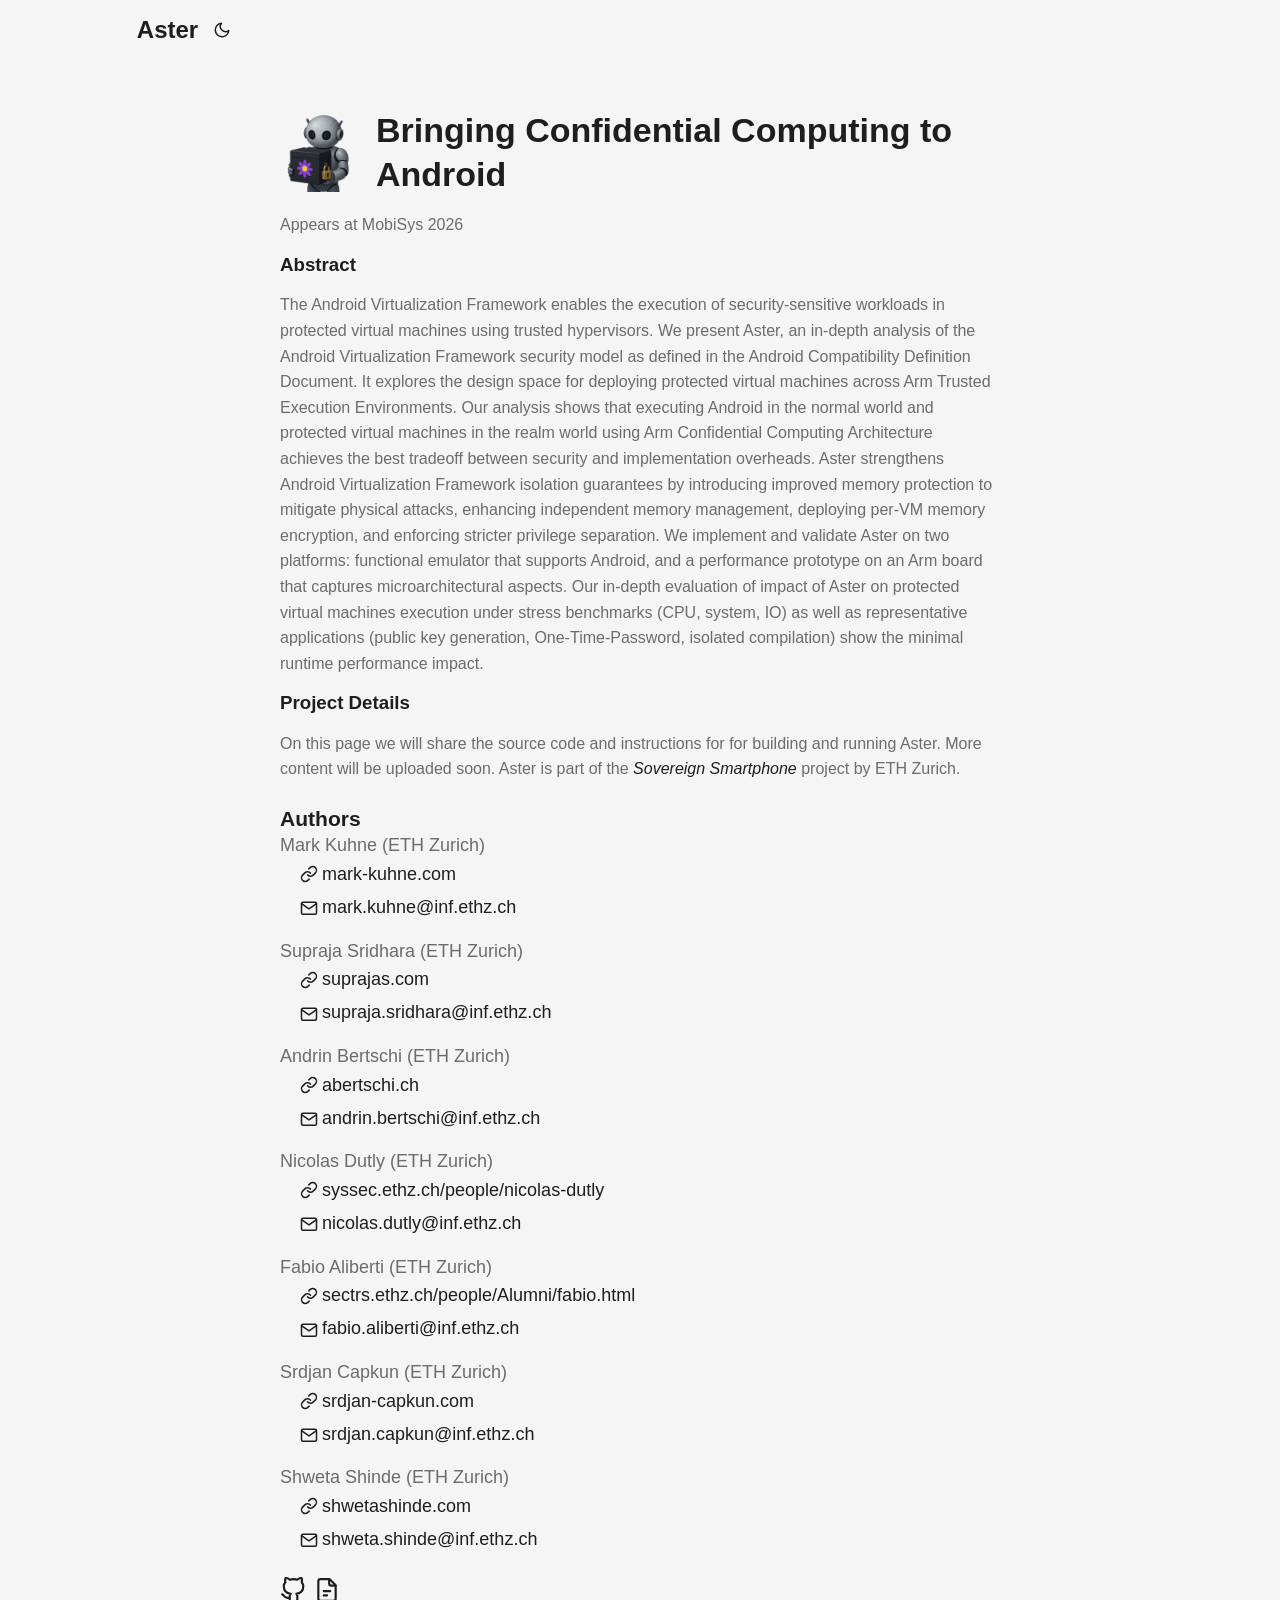
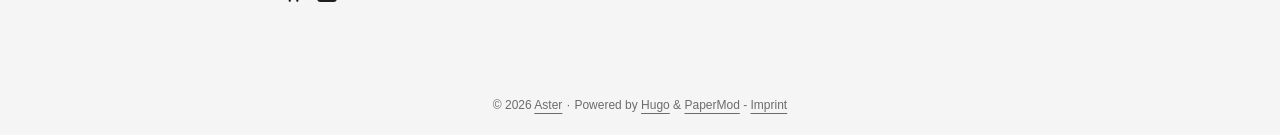
==== index.html @ 7428ec84 "added initial website version" ====
<!doctype html><html lang=en dir=auto data-theme=auto><head><meta name=generator content="Hugo 0.160.1"><meta charset=utf-8><meta http-equiv=X-UA-Compatible content="IE=edge"><meta name=viewport content="width=device-width,initial-scale=1,shrink-to-fit=no"><meta name=robots content="index, follow"><title>Aster</title><meta name=keywords content="Blog,Portfolio,PaperMod"><meta name=description content="Aster Project Website"><meta name=author content="Aster"><link rel=canonical href=https://aster-cca.github.io/><link crossorigin=anonymous href=/assets/css/stylesheet.77eca5330b005abb6e3da10e1d7345abbcf5c69ec44006e632e414b5cfe2cf95.css integrity="sha256-d+ylMwsAWrtuPaEOHXNFq7z1xp7EQAbmMuQUtc/iz5U=" rel="preload stylesheet" as=style><link rel=icon href=https://aster-cca.github.io/%3Clink%20/%20abs%20url%3E><link rel=icon type=image/png sizes=16x16 href=https://aster-cca.github.io/%3Clink%20/%20abs%20url%3E><link rel=icon type=image/png sizes=32x32 href=https://aster-cca.github.io/%3Clink%20/%20abs%20url%3E><link rel=apple-touch-icon href=https://aster-cca.github.io/%3Clink%20/%20abs%20url%3E><link rel=mask-icon href=https://aster-cca.github.io/%3Clink%20/%20abs%20url%3E><meta name=theme-color content="#2e2e33"><meta name=msapplication-TileColor content="#2e2e33"><link rel=alternate type=application/rss+xml href=https://aster-cca.github.io/index.xml title=rss><link rel=alternate hreflang=en href=https://aster-cca.github.io/><noscript><style>#theme-toggle,.top-link{display:none}</style><style>@media(prefers-color-scheme:dark){:root{--theme:rgb(29, 30, 32);--entry:rgb(46, 46, 51);--primary:rgb(218, 218, 219);--secondary:rgb(155, 156, 157);--tertiary:rgb(65, 66, 68);--content:rgb(196, 196, 197);--code-block-bg:rgb(46, 46, 51);--code-bg:rgb(55, 56, 62);--border:rgb(51, 51, 51);color-scheme:dark}.list{background:var(--theme)}.toc{background:var(--entry)}}</style></noscript><script>localStorage.getItem("pref-theme")==="dark"?document.querySelector("html").dataset.theme="dark":localStorage.getItem("pref-theme")==="light"?document.querySelector("html").dataset.theme="light":window.matchMedia("(prefers-color-scheme: dark)").matches?document.querySelector("html").dataset.theme="dark":document.querySelector("html").dataset.theme="light"</script><meta property="og:url" content="https://aster-cca.github.io/"><meta property="og:site_name" content="Aster"><meta property="og:title" content="Aster"><meta property="og:description" content="Aster Project Website"><meta property="og:locale" content="en_us"><meta property="og:type" content="website"><meta property="og:image" content="https://aster-cca.github.io/aster_logo.png"><meta name=twitter:card content="summary_large_image"><meta name=twitter:image content="https://aster-cca.github.io/aster_logo.png"><meta name=twitter:title content="Aster"><meta name=twitter:description content="Aster Project Website"><script type=application/ld+json>{"@context":"https://schema.org","@type":"Organization","name":"Aster","url":"https://aster-cca.github.io/","description":"Aster Project Website","logo":"https://aster-cca.github.io/%3Clink%20/%20abs%20url%3E","sameAs":["https://github.com/aster-cca","https://www.shwetashinde.com/publications/aster_mobisys26.pdf"]}</script></head><body class=list id=top><header class=header><nav class=header-nav><div class=logo><a href=https://aster-cca.github.io/ accesskey=h title="Aster (Alt + H)"><img src=https://aster-cca.github.io/apple-touch-icon.png alt aria-label=logo height=35>Aster</a><div class=logo-switches><button id=theme-toggle class=theme-toggle accesskey=t title="(Alt + T)" aria-label="Toggle theme">
<svg class="moon" width="18" height="18" viewBox="0 0 24 24" fill="none" stroke="currentColor" stroke-width="2" stroke-linecap="round" stroke-linejoin="round"><path d="M21 12.79A9 9 0 1111.21 3 7 7 0 0021 12.79z"/></svg>
<svg class="sun" width="18" height="18" viewBox="0 0 24 24" fill="none" stroke="currentColor" stroke-width="2" stroke-linecap="round" stroke-linejoin="round"><circle cx="12" cy="12" r="5"/><line x1="12" y1="1" x2="12" y2="3"/><line x1="12" y1="21" x2="12" y2="23"/><line x1="4.22" y1="4.22" x2="5.64" y2="5.64"/><line x1="18.36" y1="18.36" x2="19.78" y2="19.78"/><line x1="1" y1="12" x2="3" y2="12"/><line x1="21" y1="12" x2="23" y2="12"/><line x1="4.22" y1="19.78" x2="5.64" y2="18.36"/><line x1="18.36" y1="5.64" x2="19.78" y2="4.22"/></svg></button></div></div><ul id=menu class=menu><li><a href=https://aster-cca.github.io/ title><span class=active></span></a></li></ul></nav></header><main class=main><article class="first-entry home-info"><header class="entry-header home-header"><img src=/aster_logo.png alt="Home Graphic" class=home-graphic><h1>Bringing Confidential Computing to Android</h1></header><div class=entry-content><p>Appears at MobiSys 2026</p><h3 id=abstract>Abstract</h3><p>The Android Virtualization Framework enables the execution of security-sensitive workloads in protected virtual machines using trusted hypervisors. We present Aster, an in-depth analysis of the Android Virtualization Framework security model as defined in the Android Compatibility Definition Document. It explores the design space for deploying protected virtual machines across Arm Trusted Execution Environments. Our analysis shows that executing Android in the normal world and protected virtual machines in the realm world using Arm Confidential Computing Architecture achieves the best tradeoff between security and implementation overheads. Aster strengthens Android Virtualization Framework isolation guarantees by introducing improved memory protection to mitigate physical attacks, enhancing independent memory management, deploying per-VM memory encryption, and enforcing stricter privilege separation. We implement and validate Aster on two platforms: functional emulator that supports Android, and a performance prototype on an Arm board that captures microarchitectural aspects. Our in-depth evaluation of impact of Aster on protected virtual machines execution under stress benchmarks (CPU, system, IO) as well as representative applications (public key generation, One-Time-Password, isolated compilation) show the minimal runtime performance impact.</p><h3 id=project-details>Project Details</h3><p>On this page we will share the source code and instructions for for building and running Aster. More content will be uploaded soon. Aster is part of the <em><a href=https://sovereign-smartphone.github.io/projects/aster/>Sovereign Smartphone</a></em> project by ETH Zurich.</p></div><div class=inline-social-icons><h3 id=authors>Authors</h3><div class=author-item><div class=author-name>Mark Kuhne (ETH Zurich)</div><div class=author-links><a href=https://mark-kuhne.com target=_blank rel="noopener noreferrer me"><svg viewBox="0 0 24 24" fill="none" stroke="currentColor" stroke-width="2" stroke-linecap="round" stroke-linejoin="round"><path d="M10 13a5 5 0 007.54.54l3-3a5 5 0 00-7.07-7.07l-1.72 1.71"/><path d="M14 11a5 5 0 00-7.54-.54l-3 3a5 5 0 007.07 7.07l1.71-1.71"/></svg> mark-kuhne.com
</a><a href=mailto:mark.kuhne@inf.ethz.ch target=_blank rel="noopener noreferrer me"><svg viewBox="0 0 24 21" fill="none" stroke="currentColor" stroke-width="2" stroke-linecap="round" stroke-linejoin="round"><path d="M4 4h16c1.1.0 2 .9 2 2v12c0 1.1-.9 2-2 2H4c-1.1.0-2-.9-2-2V6c0-1.1.9-2 2-2z"/><polyline points="22,6 12,13 2,6"/></svg> mark.kuhne@inf.ethz.ch</a></div></div><div class=author-item><div class=author-name>Supraja Sridhara (ETH Zurich)</div><div class=author-links><a href=https://suprajas.com target=_blank rel="noopener noreferrer me"><svg viewBox="0 0 24 24" fill="none" stroke="currentColor" stroke-width="2" stroke-linecap="round" stroke-linejoin="round"><path d="M10 13a5 5 0 007.54.54l3-3a5 5 0 00-7.07-7.07l-1.72 1.71"/><path d="M14 11a5 5 0 00-7.54-.54l-3 3a5 5 0 007.07 7.07l1.71-1.71"/></svg> suprajas.com
</a><a href=mailto:supraja.sridhara@inf.ethz.ch target=_blank rel="noopener noreferrer me"><svg viewBox="0 0 24 21" fill="none" stroke="currentColor" stroke-width="2" stroke-linecap="round" stroke-linejoin="round"><path d="M4 4h16c1.1.0 2 .9 2 2v12c0 1.1-.9 2-2 2H4c-1.1.0-2-.9-2-2V6c0-1.1.9-2 2-2z"/><polyline points="22,6 12,13 2,6"/></svg> supraja.sridhara@inf.ethz.ch</a></div></div><div class=author-item><div class=author-name>Andrin Bertschi (ETH Zurich)</div><div class=author-links><a href=https://abertschi.ch/ target=_blank rel="noopener noreferrer me"><svg viewBox="0 0 24 24" fill="none" stroke="currentColor" stroke-width="2" stroke-linecap="round" stroke-linejoin="round"><path d="M10 13a5 5 0 007.54.54l3-3a5 5 0 00-7.07-7.07l-1.72 1.71"/><path d="M14 11a5 5 0 00-7.54-.54l-3 3a5 5 0 007.07 7.07l1.71-1.71"/></svg> abertschi.ch
</a><a href=mailto:andrin.bertschi@inf.ethz.ch target=_blank rel="noopener noreferrer me"><svg viewBox="0 0 24 21" fill="none" stroke="currentColor" stroke-width="2" stroke-linecap="round" stroke-linejoin="round"><path d="M4 4h16c1.1.0 2 .9 2 2v12c0 1.1-.9 2-2 2H4c-1.1.0-2-.9-2-2V6c0-1.1.9-2 2-2z"/><polyline points="22,6 12,13 2,6"/></svg> andrin.bertschi@inf.ethz.ch</a></div></div><div class=author-item><div class=author-name>Nicolas Dutly (ETH Zurich)</div><div class=author-links><a href=https://syssec.ethz.ch/people/nicolas-dutly/ target=_blank rel="noopener noreferrer me"><svg viewBox="0 0 24 24" fill="none" stroke="currentColor" stroke-width="2" stroke-linecap="round" stroke-linejoin="round"><path d="M10 13a5 5 0 007.54.54l3-3a5 5 0 00-7.07-7.07l-1.72 1.71"/><path d="M14 11a5 5 0 00-7.54-.54l-3 3a5 5 0 007.07 7.07l1.71-1.71"/></svg> syssec.ethz.ch/people/nicolas-dutly
</a><a href=mailto:nicolas.dutly@inf.ethz.ch target=_blank rel="noopener noreferrer me"><svg viewBox="0 0 24 21" fill="none" stroke="currentColor" stroke-width="2" stroke-linecap="round" stroke-linejoin="round"><path d="M4 4h16c1.1.0 2 .9 2 2v12c0 1.1-.9 2-2 2H4c-1.1.0-2-.9-2-2V6c0-1.1.9-2 2-2z"/><polyline points="22,6 12,13 2,6"/></svg> nicolas.dutly@inf.ethz.ch</a></div></div><div class=author-item><div class=author-name>Fabio Aliberti (ETH Zurich)</div><div class=author-links><a href=https://sectrs.ethz.ch/people/Alumni/fabio.html target=_blank rel="noopener noreferrer me"><svg viewBox="0 0 24 24" fill="none" stroke="currentColor" stroke-width="2" stroke-linecap="round" stroke-linejoin="round"><path d="M10 13a5 5 0 007.54.54l3-3a5 5 0 00-7.07-7.07l-1.72 1.71"/><path d="M14 11a5 5 0 00-7.54-.54l-3 3a5 5 0 007.07 7.07l1.71-1.71"/></svg> sectrs.ethz.ch/people/Alumni/fabio.html
</a><a href=mailto:fabio.aliberti@inf.ethz.ch target=_blank rel="noopener noreferrer me"><svg viewBox="0 0 24 21" fill="none" stroke="currentColor" stroke-width="2" stroke-linecap="round" stroke-linejoin="round"><path d="M4 4h16c1.1.0 2 .9 2 2v12c0 1.1-.9 2-2 2H4c-1.1.0-2-.9-2-2V6c0-1.1.9-2 2-2z"/><polyline points="22,6 12,13 2,6"/></svg> fabio.aliberti@inf.ethz.ch</a></div></div><div class=author-item><div class=author-name>Srdjan Capkun (ETH Zurich)</div><div class=author-links><a href=https://srdjan-capkun.com/ target=_blank rel="noopener noreferrer me"><svg viewBox="0 0 24 24" fill="none" stroke="currentColor" stroke-width="2" stroke-linecap="round" stroke-linejoin="round"><path d="M10 13a5 5 0 007.54.54l3-3a5 5 0 00-7.07-7.07l-1.72 1.71"/><path d="M14 11a5 5 0 00-7.54-.54l-3 3a5 5 0 007.07 7.07l1.71-1.71"/></svg> srdjan-capkun.com
</a><a href=mailto:srdjan.capkun@inf.ethz.ch target=_blank rel="noopener noreferrer me"><svg viewBox="0 0 24 21" fill="none" stroke="currentColor" stroke-width="2" stroke-linecap="round" stroke-linejoin="round"><path d="M4 4h16c1.1.0 2 .9 2 2v12c0 1.1-.9 2-2 2H4c-1.1.0-2-.9-2-2V6c0-1.1.9-2 2-2z"/><polyline points="22,6 12,13 2,6"/></svg> srdjan.capkun@inf.ethz.ch</a></div></div><div class=author-item><div class=author-name>Shweta Shinde (ETH Zurich)</div><div class=author-links><a href=https://shwetashinde.com/ target=_blank rel="noopener noreferrer me"><svg viewBox="0 0 24 24" fill="none" stroke="currentColor" stroke-width="2" stroke-linecap="round" stroke-linejoin="round"><path d="M10 13a5 5 0 007.54.54l3-3a5 5 0 00-7.07-7.07l-1.72 1.71"/><path d="M14 11a5 5 0 00-7.54-.54l-3 3a5 5 0 007.07 7.07l1.71-1.71"/></svg> shwetashinde.com
</a><a href=mailto:shweta.shinde@inf.ethz.ch target=_blank rel="noopener noreferrer me"><svg viewBox="0 0 24 21" fill="none" stroke="currentColor" stroke-width="2" stroke-linecap="round" stroke-linejoin="round"><path d="M4 4h16c1.1.0 2 .9 2 2v12c0 1.1-.9 2-2 2H4c-1.1.0-2-.9-2-2V6c0-1.1.9-2 2-2z"/><polyline points="22,6 12,13 2,6"/></svg> shweta.shinde@inf.ethz.ch</a></div></div></div><footer class=entry-footer><div class=social-icons><a href=https://github.com/aster-cca target=_blank rel="noopener noreferrer me" title=Github><svg viewBox="0 0 24 24" fill="none" stroke="currentColor" stroke-width="2" stroke-linecap="round" stroke-linejoin="round"><path d="M9 19c-5 1.5-5-2.5-7-3m14 6v-3.87a3.37 3.37.0 00-.94-2.61c3.14-.35 6.44-1.54 6.44-7A5.44 5.44.0 0020 4.77 5.07 5.07.0 0019.91 1S18.73.65 16 2.48a13.38 13.38.0 00-7 0C6.27.65 5.09 1 5.09 1A5.07 5.07.0 005 4.77 5.44 5.44.0 003.5 8.55c0 5.42 3.3 6.61 6.44 7A3.37 3.37.0 009 18.13V22"/></svg>
</a><a href=https://www.shwetashinde.com/publications/aster_mobisys26.pdf target=_blank rel="noopener noreferrer me" title=Cv><svg viewBox="0 0 24 24" fill="none" stroke="currentColor" stroke-width="2" stroke-linecap="round" stroke-linejoin="round"><path d="M4 4v16a2 2 0 002 2h12a2 2 0 002-2V8.342a2 2 0 00-.602-1.43l-4.44-4.342A2 2 0 0013.56 2H6A2 2 0 004 4z"/><path d="M9 13h6"/><path d="M9 17h3"/><path d="M14 2v4a2 2 0 002 2h4"/></svg></a></div></footer></article></main><footer class=footer><span>&copy; 2026 <a href=https://aster-cca.github.io/>Aster</a></span> ·
<span>Powered by
<a href=https://gohugo.io/ rel="noopener noreferrer" target=_blank>Hugo</a> &
<a href=https://github.com/adityatelange/hugo-PaperMod/ rel=noopener target=_blank>PaperMod</a> -
<a href=/imprint/ rel=noopener>Imprint</a></span></footer><a href=#top aria-label="go to top" title="Go to Top (Alt + G)" class=top-link id=top-link accesskey=g><svg viewBox="0 0 12 6" fill="currentColor"><path d="M12 6H0l6-6z"/></svg>
</a><script>let menu=document.getElementById("menu");menu&&(menu.scrollLeft=localStorage.getItem("menu-scroll-position"),menu.onscroll=function(){localStorage.setItem("menu-scroll-position",menu.scrollLeft)}),document.querySelectorAll('a[href^="#"]').forEach(e=>{e.addEventListener("click",function(e){e.preventDefault();var t=this.getAttribute("href").substr(1);window.matchMedia("(prefers-reduced-motion: reduce)").matches?document.querySelector(`[id='${decodeURIComponent(t)}']`).scrollIntoView():document.querySelector(`[id='${decodeURIComponent(t)}']`).scrollIntoView({behavior:"smooth"}),t==="top"?history.replaceState(null,null," "):history.pushState(null,null,`#${t}`)})})</script><script>var mybutton=document.getElementById("top-link");window.onscroll=function(){document.body.scrollTop>800||document.documentElement.scrollTop>800?(mybutton.style.visibility="visible",mybutton.style.opacity="1"):(mybutton.style.visibility="hidden",mybutton.style.opacity="0")}</script><script>document.getElementById("theme-toggle").addEventListener("click",()=>{document.body.className.includes("dark")?(document.body.classList.remove("dark"),localStorage.setItem("pref-theme","light")):(document.body.classList.add("dark"),localStorage.setItem("pref-theme","dark"))})</script></body></html>
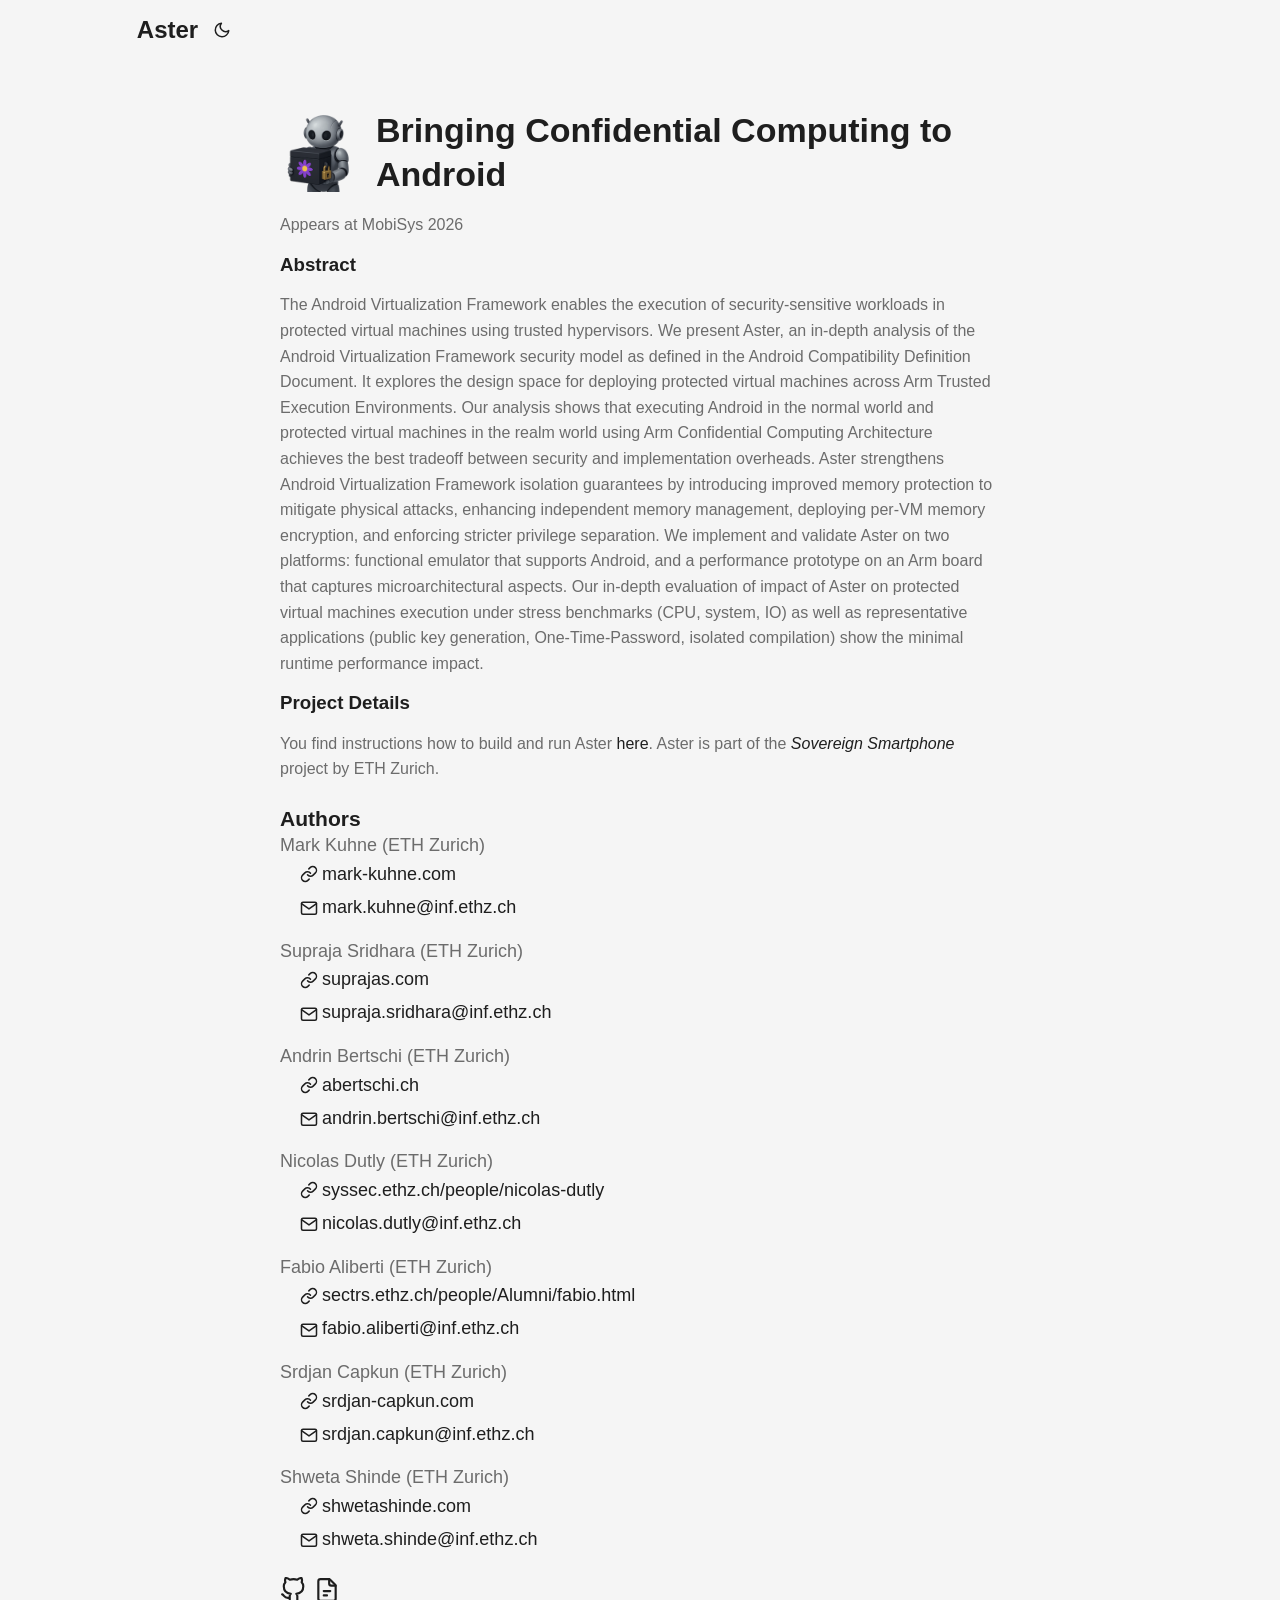
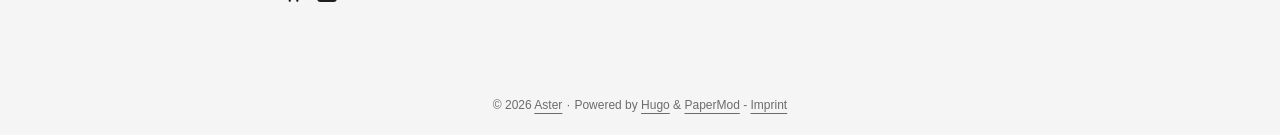
==== commit 3a421fb7: "Update index.html" ====
--- a/index.html
+++ b/index.html
@@ -1,6 +1,6 @@
 <!doctype html><html lang=en dir=auto data-theme=auto><head><meta name=generator content="Hugo 0.160.1"><meta charset=utf-8><meta http-equiv=X-UA-Compatible content="IE=edge"><meta name=viewport content="width=device-width,initial-scale=1,shrink-to-fit=no"><meta name=robots content="index, follow"><title>Aster</title><meta name=keywords content="Blog,Portfolio,PaperMod"><meta name=description content="Aster Project Website"><meta name=author content="Aster"><link rel=canonical href=https://aster-cca.github.io/><link crossorigin=anonymous href=/assets/css/stylesheet.77eca5330b005abb6e3da10e1d7345abbcf5c69ec44006e632e414b5cfe2cf95.css integrity="sha256-d+ylMwsAWrtuPaEOHXNFq7z1xp7EQAbmMuQUtc/iz5U=" rel="preload stylesheet" as=style><link rel=icon href=https://aster-cca.github.io/%3Clink%20/%20abs%20url%3E><link rel=icon type=image/png sizes=16x16 href=https://aster-cca.github.io/%3Clink%20/%20abs%20url%3E><link rel=icon type=image/png sizes=32x32 href=https://aster-cca.github.io/%3Clink%20/%20abs%20url%3E><link rel=apple-touch-icon href=https://aster-cca.github.io/%3Clink%20/%20abs%20url%3E><link rel=mask-icon href=https://aster-cca.github.io/%3Clink%20/%20abs%20url%3E><meta name=theme-color content="#2e2e33"><meta name=msapplication-TileColor content="#2e2e33"><link rel=alternate type=application/rss+xml href=https://aster-cca.github.io/index.xml title=rss><link rel=alternate hreflang=en href=https://aster-cca.github.io/><noscript><style>#theme-toggle,.top-link{display:none}</style><style>@media(prefers-color-scheme:dark){:root{--theme:rgb(29, 30, 32);--entry:rgb(46, 46, 51);--primary:rgb(218, 218, 219);--secondary:rgb(155, 156, 157);--tertiary:rgb(65, 66, 68);--content:rgb(196, 196, 197);--code-block-bg:rgb(46, 46, 51);--code-bg:rgb(55, 56, 62);--border:rgb(51, 51, 51);color-scheme:dark}.list{background:var(--theme)}.toc{background:var(--entry)}}</style></noscript><script>localStorage.getItem("pref-theme")==="dark"?document.querySelector("html").dataset.theme="dark":localStorage.getItem("pref-theme")==="light"?document.querySelector("html").dataset.theme="light":window.matchMedia("(prefers-color-scheme: dark)").matches?document.querySelector("html").dataset.theme="dark":document.querySelector("html").dataset.theme="light"</script><meta property="og:url" content="https://aster-cca.github.io/"><meta property="og:site_name" content="Aster"><meta property="og:title" content="Aster"><meta property="og:description" content="Aster Project Website"><meta property="og:locale" content="en_us"><meta property="og:type" content="website"><meta property="og:image" content="https://aster-cca.github.io/aster_logo.png"><meta name=twitter:card content="summary_large_image"><meta name=twitter:image content="https://aster-cca.github.io/aster_logo.png"><meta name=twitter:title content="Aster"><meta name=twitter:description content="Aster Project Website"><script type=application/ld+json>{"@context":"https://schema.org","@type":"Organization","name":"Aster","url":"https://aster-cca.github.io/","description":"Aster Project Website","logo":"https://aster-cca.github.io/%3Clink%20/%20abs%20url%3E","sameAs":["https://github.com/aster-cca","https://www.shwetashinde.com/publications/aster_mobisys26.pdf"]}</script></head><body class=list id=top><header class=header><nav class=header-nav><div class=logo><a href=https://aster-cca.github.io/ accesskey=h title="Aster (Alt + H)"><img src=https://aster-cca.github.io/apple-touch-icon.png alt aria-label=logo height=35>Aster</a><div class=logo-switches><button id=theme-toggle class=theme-toggle accesskey=t title="(Alt + T)" aria-label="Toggle theme">
 <svg class="moon" width="18" height="18" viewBox="0 0 24 24" fill="none" stroke="currentColor" stroke-width="2" stroke-linecap="round" stroke-linejoin="round"><path d="M21 12.79A9 9 0 1111.21 3 7 7 0 0021 12.79z"/></svg>
-<svg class="sun" width="18" height="18" viewBox="0 0 24 24" fill="none" stroke="currentColor" stroke-width="2" stroke-linecap="round" stroke-linejoin="round"><circle cx="12" cy="12" r="5"/><line x1="12" y1="1" x2="12" y2="3"/><line x1="12" y1="21" x2="12" y2="23"/><line x1="4.22" y1="4.22" x2="5.64" y2="5.64"/><line x1="18.36" y1="18.36" x2="19.78" y2="19.78"/><line x1="1" y1="12" x2="3" y2="12"/><line x1="21" y1="12" x2="23" y2="12"/><line x1="4.22" y1="19.78" x2="5.64" y2="18.36"/><line x1="18.36" y1="5.64" x2="19.78" y2="4.22"/></svg></button></div></div><ul id=menu class=menu><li><a href=https://aster-cca.github.io/ title><span class=active></span></a></li></ul></nav></header><main class=main><article class="first-entry home-info"><header class="entry-header home-header"><img src=/aster_logo.png alt="Home Graphic" class=home-graphic><h1>Bringing Confidential Computing to Android</h1></header><div class=entry-content><p>Appears at MobiSys 2026</p><h3 id=abstract>Abstract</h3><p>The Android Virtualization Framework enables the execution of security-sensitive workloads in protected virtual machines using trusted hypervisors. We present Aster, an in-depth analysis of the Android Virtualization Framework security model as defined in the Android Compatibility Definition Document. It explores the design space for deploying protected virtual machines across Arm Trusted Execution Environments. Our analysis shows that executing Android in the normal world and protected virtual machines in the realm world using Arm Confidential Computing Architecture achieves the best tradeoff between security and implementation overheads. Aster strengthens Android Virtualization Framework isolation guarantees by introducing improved memory protection to mitigate physical attacks, enhancing independent memory management, deploying per-VM memory encryption, and enforcing stricter privilege separation. We implement and validate Aster on two platforms: functional emulator that supports Android, and a performance prototype on an Arm board that captures microarchitectural aspects. Our in-depth evaluation of impact of Aster on protected virtual machines execution under stress benchmarks (CPU, system, IO) as well as representative applications (public key generation, One-Time-Password, isolated compilation) show the minimal runtime performance impact.</p><h3 id=project-details>Project Details</h3><p>On this page we will share the source code and instructions for for building and running Aster. More content will be uploaded soon. Aster is part of the <em><a href=https://sovereign-smartphone.github.io/projects/aster/>Sovereign Smartphone</a></em> project by ETH Zurich.</p></div><div class=inline-social-icons><h3 id=authors>Authors</h3><div class=author-item><div class=author-name>Mark Kuhne (ETH Zurich)</div><div class=author-links><a href=https://mark-kuhne.com target=_blank rel="noopener noreferrer me"><svg viewBox="0 0 24 24" fill="none" stroke="currentColor" stroke-width="2" stroke-linecap="round" stroke-linejoin="round"><path d="M10 13a5 5 0 007.54.54l3-3a5 5 0 00-7.07-7.07l-1.72 1.71"/><path d="M14 11a5 5 0 00-7.54-.54l-3 3a5 5 0 007.07 7.07l1.71-1.71"/></svg> mark-kuhne.com
+<svg class="sun" width="18" height="18" viewBox="0 0 24 24" fill="none" stroke="currentColor" stroke-width="2" stroke-linecap="round" stroke-linejoin="round"><circle cx="12" cy="12" r="5"/><line x1="12" y1="1" x2="12" y2="3"/><line x1="12" y1="21" x2="12" y2="23"/><line x1="4.22" y1="4.22" x2="5.64" y2="5.64"/><line x1="18.36" y1="18.36" x2="19.78" y2="19.78"/><line x1="1" y1="12" x2="3" y2="12"/><line x1="21" y1="12" x2="23" y2="12"/><line x1="4.22" y1="19.78" x2="5.64" y2="18.36"/><line x1="18.36" y1="5.64" x2="19.78" y2="4.22"/></svg></button></div></div><ul id=menu class=menu><li><a href=https://aster-cca.github.io/ title><span class=active></span></a></li></ul></nav></header><main class=main><article class="first-entry home-info"><header class="entry-header home-header"><img src=/aster_logo.png alt="Home Graphic" class=home-graphic><h1>Bringing Confidential Computing to Android</h1></header><div class=entry-content><p>Appears at MobiSys 2026</p><h3 id=abstract>Abstract</h3><p>The Android Virtualization Framework enables the execution of security-sensitive workloads in protected virtual machines using trusted hypervisors. We present Aster, an in-depth analysis of the Android Virtualization Framework security model as defined in the Android Compatibility Definition Document. It explores the design space for deploying protected virtual machines across Arm Trusted Execution Environments. Our analysis shows that executing Android in the normal world and protected virtual machines in the realm world using Arm Confidential Computing Architecture achieves the best tradeoff between security and implementation overheads. Aster strengthens Android Virtualization Framework isolation guarantees by introducing improved memory protection to mitigate physical attacks, enhancing independent memory management, deploying per-VM memory encryption, and enforcing stricter privilege separation. We implement and validate Aster on two platforms: functional emulator that supports Android, and a performance prototype on an Arm board that captures microarchitectural aspects. Our in-depth evaluation of impact of Aster on protected virtual machines execution under stress benchmarks (CPU, system, IO) as well as representative applications (public key generation, One-Time-Password, isolated compilation) show the minimal runtime performance impact.</p><h3 id=project-details>Project Details</h3><p>You find instructions how to build and run Aster <a href="https://github.com/aster-cca/instructions">here</a>. Aster is part of the <em><a href=https://sovereign-smartphone.github.io/projects/aster/>Sovereign Smartphone</a></em> project by ETH Zurich.</p></div><div class=inline-social-icons><h3 id=authors>Authors</h3><div class=author-item><div class=author-name>Mark Kuhne (ETH Zurich)</div><div class=author-links><a href=https://mark-kuhne.com target=_blank rel="noopener noreferrer me"><svg viewBox="0 0 24 24" fill="none" stroke="currentColor" stroke-width="2" stroke-linecap="round" stroke-linejoin="round"><path d="M10 13a5 5 0 007.54.54l3-3a5 5 0 00-7.07-7.07l-1.72 1.71"/><path d="M14 11a5 5 0 00-7.54-.54l-3 3a5 5 0 007.07 7.07l1.71-1.71"/></svg> mark-kuhne.com
 </a><a href=mailto:mark.kuhne@inf.ethz.ch target=_blank rel="noopener noreferrer me"><svg viewBox="0 0 24 21" fill="none" stroke="currentColor" stroke-width="2" stroke-linecap="round" stroke-linejoin="round"><path d="M4 4h16c1.1.0 2 .9 2 2v12c0 1.1-.9 2-2 2H4c-1.1.0-2-.9-2-2V6c0-1.1.9-2 2-2z"/><polyline points="22,6 12,13 2,6"/></svg> mark.kuhne@inf.ethz.ch</a></div></div><div class=author-item><div class=author-name>Supraja Sridhara (ETH Zurich)</div><div class=author-links><a href=https://suprajas.com target=_blank rel="noopener noreferrer me"><svg viewBox="0 0 24 24" fill="none" stroke="currentColor" stroke-width="2" stroke-linecap="round" stroke-linejoin="round"><path d="M10 13a5 5 0 007.54.54l3-3a5 5 0 00-7.07-7.07l-1.72 1.71"/><path d="M14 11a5 5 0 00-7.54-.54l-3 3a5 5 0 007.07 7.07l1.71-1.71"/></svg> suprajas.com
 </a><a href=mailto:supraja.sridhara@inf.ethz.ch target=_blank rel="noopener noreferrer me"><svg viewBox="0 0 24 21" fill="none" stroke="currentColor" stroke-width="2" stroke-linecap="round" stroke-linejoin="round"><path d="M4 4h16c1.1.0 2 .9 2 2v12c0 1.1-.9 2-2 2H4c-1.1.0-2-.9-2-2V6c0-1.1.9-2 2-2z"/><polyline points="22,6 12,13 2,6"/></svg> supraja.sridhara@inf.ethz.ch</a></div></div><div class=author-item><div class=author-name>Andrin Bertschi (ETH Zurich)</div><div class=author-links><a href=https://abertschi.ch/ target=_blank rel="noopener noreferrer me"><svg viewBox="0 0 24 24" fill="none" stroke="currentColor" stroke-width="2" stroke-linecap="round" stroke-linejoin="round"><path d="M10 13a5 5 0 007.54.54l3-3a5 5 0 00-7.07-7.07l-1.72 1.71"/><path d="M14 11a5 5 0 00-7.54-.54l-3 3a5 5 0 007.07 7.07l1.71-1.71"/></svg> abertschi.ch
 </a><a href=mailto:andrin.bertschi@inf.ethz.ch target=_blank rel="noopener noreferrer me"><svg viewBox="0 0 24 21" fill="none" stroke="currentColor" stroke-width="2" stroke-linecap="round" stroke-linejoin="round"><path d="M4 4h16c1.1.0 2 .9 2 2v12c0 1.1-.9 2-2 2H4c-1.1.0-2-.9-2-2V6c0-1.1.9-2 2-2z"/><polyline points="22,6 12,13 2,6"/></svg> andrin.bertschi@inf.ethz.ch</a></div></div><div class=author-item><div class=author-name>Nicolas Dutly (ETH Zurich)</div><div class=author-links><a href=https://syssec.ethz.ch/people/nicolas-dutly/ target=_blank rel="noopener noreferrer me"><svg viewBox="0 0 24 24" fill="none" stroke="currentColor" stroke-width="2" stroke-linecap="round" stroke-linejoin="round"><path d="M10 13a5 5 0 007.54.54l3-3a5 5 0 00-7.07-7.07l-1.72 1.71"/><path d="M14 11a5 5 0 00-7.54-.54l-3 3a5 5 0 007.07 7.07l1.71-1.71"/></svg> syssec.ethz.ch/people/nicolas-dutly
@@ -13,4 +13,4 @@
 <a href=https://gohugo.io/ rel="noopener noreferrer" target=_blank>Hugo</a> &
 <a href=https://github.com/adityatelange/hugo-PaperMod/ rel=noopener target=_blank>PaperMod</a> -
 <a href=/imprint/ rel=noopener>Imprint</a></span></footer><a href=#top aria-label="go to top" title="Go to Top (Alt + G)" class=top-link id=top-link accesskey=g><svg viewBox="0 0 12 6" fill="currentColor"><path d="M12 6H0l6-6z"/></svg>
-</a><script>let menu=document.getElementById("menu");menu&&(menu.scrollLeft=localStorage.getItem("menu-scroll-position"),menu.onscroll=function(){localStorage.setItem("menu-scroll-position",menu.scrollLeft)}),document.querySelectorAll('a[href^="#"]').forEach(e=>{e.addEventListener("click",function(e){e.preventDefault();var t=this.getAttribute("href").substr(1);window.matchMedia("(prefers-reduced-motion: reduce)").matches?document.querySelector(`[id='${decodeURIComponent(t)}']`).scrollIntoView():document.querySelector(`[id='${decodeURIComponent(t)}']`).scrollIntoView({behavior:"smooth"}),t==="top"?history.replaceState(null,null," "):history.pushState(null,null,`#${t}`)})})</script><script>var mybutton=document.getElementById("top-link");window.onscroll=function(){document.body.scrollTop>800||document.documentElement.scrollTop>800?(mybutton.style.visibility="visible",mybutton.style.opacity="1"):(mybutton.style.visibility="hidden",mybutton.style.opacity="0")}</script><script>document.getElementById("theme-toggle").addEventListener("click",()=>{document.body.className.includes("dark")?(document.body.classList.remove("dark"),localStorage.setItem("pref-theme","light")):(document.body.classList.add("dark"),localStorage.setItem("pref-theme","dark"))})</script></body></html>+</a><script>let menu=document.getElementById("menu");menu&&(menu.scrollLeft=localStorage.getItem("menu-scroll-position"),menu.onscroll=function(){localStorage.setItem("menu-scroll-position",menu.scrollLeft)}),document.querySelectorAll('a[href^="#"]').forEach(e=>{e.addEventListener("click",function(e){e.preventDefault();var t=this.getAttribute("href").substr(1);window.matchMedia("(prefers-reduced-motion: reduce)").matches?document.querySelector(`[id='${decodeURIComponent(t)}']`).scrollIntoView():document.querySelector(`[id='${decodeURIComponent(t)}']`).scrollIntoView({behavior:"smooth"}),t==="top"?history.replaceState(null,null," "):history.pushState(null,null,`#${t}`)})})</script><script>var mybutton=document.getElementById("top-link");window.onscroll=function(){document.body.scrollTop>800||document.documentElement.scrollTop>800?(mybutton.style.visibility="visible",mybutton.style.opacity="1"):(mybutton.style.visibility="hidden",mybutton.style.opacity="0")}</script><script>document.getElementById("theme-toggle").addEventListener("click",()=>{document.body.className.includes("dark")?(document.body.classList.remove("dark"),localStorage.setItem("pref-theme","light")):(document.body.classList.add("dark"),localStorage.setItem("pref-theme","dark"))})</script></body></html>
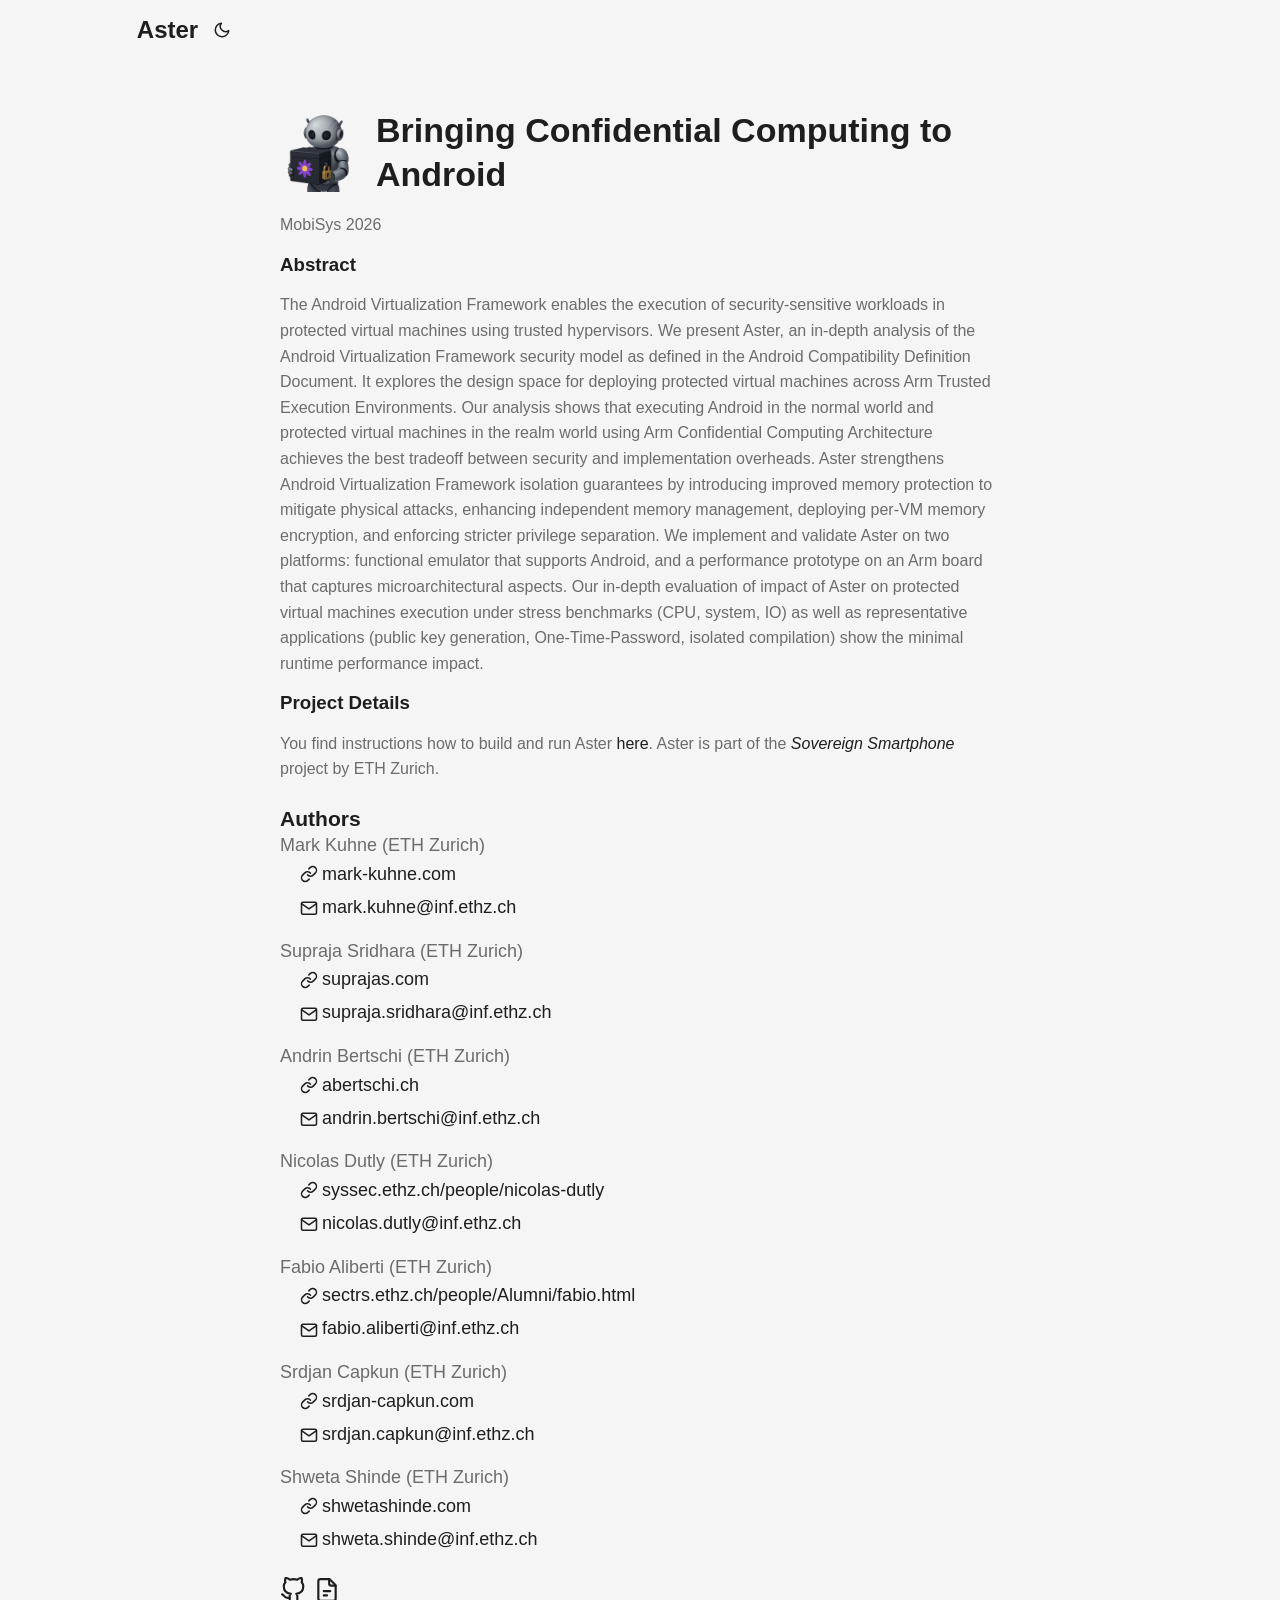
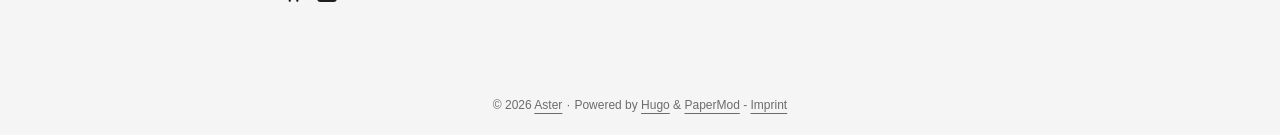
==== commit 26c7488e: "Update index.html" ====
--- a/index.html
+++ b/index.html
@@ -1,6 +1,6 @@
 <!doctype html><html lang=en dir=auto data-theme=auto><head><meta name=generator content="Hugo 0.160.1"><meta charset=utf-8><meta http-equiv=X-UA-Compatible content="IE=edge"><meta name=viewport content="width=device-width,initial-scale=1,shrink-to-fit=no"><meta name=robots content="index, follow"><title>Aster</title><meta name=keywords content="Blog,Portfolio,PaperMod"><meta name=description content="Aster Project Website"><meta name=author content="Aster"><link rel=canonical href=https://aster-cca.github.io/><link crossorigin=anonymous href=/assets/css/stylesheet.77eca5330b005abb6e3da10e1d7345abbcf5c69ec44006e632e414b5cfe2cf95.css integrity="sha256-d+ylMwsAWrtuPaEOHXNFq7z1xp7EQAbmMuQUtc/iz5U=" rel="preload stylesheet" as=style><link rel=icon href=https://aster-cca.github.io/%3Clink%20/%20abs%20url%3E><link rel=icon type=image/png sizes=16x16 href=https://aster-cca.github.io/%3Clink%20/%20abs%20url%3E><link rel=icon type=image/png sizes=32x32 href=https://aster-cca.github.io/%3Clink%20/%20abs%20url%3E><link rel=apple-touch-icon href=https://aster-cca.github.io/%3Clink%20/%20abs%20url%3E><link rel=mask-icon href=https://aster-cca.github.io/%3Clink%20/%20abs%20url%3E><meta name=theme-color content="#2e2e33"><meta name=msapplication-TileColor content="#2e2e33"><link rel=alternate type=application/rss+xml href=https://aster-cca.github.io/index.xml title=rss><link rel=alternate hreflang=en href=https://aster-cca.github.io/><noscript><style>#theme-toggle,.top-link{display:none}</style><style>@media(prefers-color-scheme:dark){:root{--theme:rgb(29, 30, 32);--entry:rgb(46, 46, 51);--primary:rgb(218, 218, 219);--secondary:rgb(155, 156, 157);--tertiary:rgb(65, 66, 68);--content:rgb(196, 196, 197);--code-block-bg:rgb(46, 46, 51);--code-bg:rgb(55, 56, 62);--border:rgb(51, 51, 51);color-scheme:dark}.list{background:var(--theme)}.toc{background:var(--entry)}}</style></noscript><script>localStorage.getItem("pref-theme")==="dark"?document.querySelector("html").dataset.theme="dark":localStorage.getItem("pref-theme")==="light"?document.querySelector("html").dataset.theme="light":window.matchMedia("(prefers-color-scheme: dark)").matches?document.querySelector("html").dataset.theme="dark":document.querySelector("html").dataset.theme="light"</script><meta property="og:url" content="https://aster-cca.github.io/"><meta property="og:site_name" content="Aster"><meta property="og:title" content="Aster"><meta property="og:description" content="Aster Project Website"><meta property="og:locale" content="en_us"><meta property="og:type" content="website"><meta property="og:image" content="https://aster-cca.github.io/aster_logo.png"><meta name=twitter:card content="summary_large_image"><meta name=twitter:image content="https://aster-cca.github.io/aster_logo.png"><meta name=twitter:title content="Aster"><meta name=twitter:description content="Aster Project Website"><script type=application/ld+json>{"@context":"https://schema.org","@type":"Organization","name":"Aster","url":"https://aster-cca.github.io/","description":"Aster Project Website","logo":"https://aster-cca.github.io/%3Clink%20/%20abs%20url%3E","sameAs":["https://github.com/aster-cca","https://www.shwetashinde.com/publications/aster_mobisys26.pdf"]}</script></head><body class=list id=top><header class=header><nav class=header-nav><div class=logo><a href=https://aster-cca.github.io/ accesskey=h title="Aster (Alt + H)"><img src=https://aster-cca.github.io/apple-touch-icon.png alt aria-label=logo height=35>Aster</a><div class=logo-switches><button id=theme-toggle class=theme-toggle accesskey=t title="(Alt + T)" aria-label="Toggle theme">
 <svg class="moon" width="18" height="18" viewBox="0 0 24 24" fill="none" stroke="currentColor" stroke-width="2" stroke-linecap="round" stroke-linejoin="round"><path d="M21 12.79A9 9 0 1111.21 3 7 7 0 0021 12.79z"/></svg>
-<svg class="sun" width="18" height="18" viewBox="0 0 24 24" fill="none" stroke="currentColor" stroke-width="2" stroke-linecap="round" stroke-linejoin="round"><circle cx="12" cy="12" r="5"/><line x1="12" y1="1" x2="12" y2="3"/><line x1="12" y1="21" x2="12" y2="23"/><line x1="4.22" y1="4.22" x2="5.64" y2="5.64"/><line x1="18.36" y1="18.36" x2="19.78" y2="19.78"/><line x1="1" y1="12" x2="3" y2="12"/><line x1="21" y1="12" x2="23" y2="12"/><line x1="4.22" y1="19.78" x2="5.64" y2="18.36"/><line x1="18.36" y1="5.64" x2="19.78" y2="4.22"/></svg></button></div></div><ul id=menu class=menu><li><a href=https://aster-cca.github.io/ title><span class=active></span></a></li></ul></nav></header><main class=main><article class="first-entry home-info"><header class="entry-header home-header"><img src=/aster_logo.png alt="Home Graphic" class=home-graphic><h1>Bringing Confidential Computing to Android</h1></header><div class=entry-content><p>Appears at MobiSys 2026</p><h3 id=abstract>Abstract</h3><p>The Android Virtualization Framework enables the execution of security-sensitive workloads in protected virtual machines using trusted hypervisors. We present Aster, an in-depth analysis of the Android Virtualization Framework security model as defined in the Android Compatibility Definition Document. It explores the design space for deploying protected virtual machines across Arm Trusted Execution Environments. Our analysis shows that executing Android in the normal world and protected virtual machines in the realm world using Arm Confidential Computing Architecture achieves the best tradeoff between security and implementation overheads. Aster strengthens Android Virtualization Framework isolation guarantees by introducing improved memory protection to mitigate physical attacks, enhancing independent memory management, deploying per-VM memory encryption, and enforcing stricter privilege separation. We implement and validate Aster on two platforms: functional emulator that supports Android, and a performance prototype on an Arm board that captures microarchitectural aspects. Our in-depth evaluation of impact of Aster on protected virtual machines execution under stress benchmarks (CPU, system, IO) as well as representative applications (public key generation, One-Time-Password, isolated compilation) show the minimal runtime performance impact.</p><h3 id=project-details>Project Details</h3><p>You find instructions how to build and run Aster <a href="https://github.com/aster-cca/instructions">here</a>. Aster is part of the <em><a href=https://sovereign-smartphone.github.io/projects/aster/>Sovereign Smartphone</a></em> project by ETH Zurich.</p></div><div class=inline-social-icons><h3 id=authors>Authors</h3><div class=author-item><div class=author-name>Mark Kuhne (ETH Zurich)</div><div class=author-links><a href=https://mark-kuhne.com target=_blank rel="noopener noreferrer me"><svg viewBox="0 0 24 24" fill="none" stroke="currentColor" stroke-width="2" stroke-linecap="round" stroke-linejoin="round"><path d="M10 13a5 5 0 007.54.54l3-3a5 5 0 00-7.07-7.07l-1.72 1.71"/><path d="M14 11a5 5 0 00-7.54-.54l-3 3a5 5 0 007.07 7.07l1.71-1.71"/></svg> mark-kuhne.com
+<svg class="sun" width="18" height="18" viewBox="0 0 24 24" fill="none" stroke="currentColor" stroke-width="2" stroke-linecap="round" stroke-linejoin="round"><circle cx="12" cy="12" r="5"/><line x1="12" y1="1" x2="12" y2="3"/><line x1="12" y1="21" x2="12" y2="23"/><line x1="4.22" y1="4.22" x2="5.64" y2="5.64"/><line x1="18.36" y1="18.36" x2="19.78" y2="19.78"/><line x1="1" y1="12" x2="3" y2="12"/><line x1="21" y1="12" x2="23" y2="12"/><line x1="4.22" y1="19.78" x2="5.64" y2="18.36"/><line x1="18.36" y1="5.64" x2="19.78" y2="4.22"/></svg></button></div></div><ul id=menu class=menu><li><a href=https://aster-cca.github.io/ title><span class=active></span></a></li></ul></nav></header><main class=main><article class="first-entry home-info"><header class="entry-header home-header"><img src=/aster_logo.png alt="Home Graphic" class=home-graphic><h1>Bringing Confidential Computing to Android</h1></header><div class=entry-content><p>MobiSys 2026</p><h3 id=abstract>Abstract</h3><p>The Android Virtualization Framework enables the execution of security-sensitive workloads in protected virtual machines using trusted hypervisors. We present Aster, an in-depth analysis of the Android Virtualization Framework security model as defined in the Android Compatibility Definition Document. It explores the design space for deploying protected virtual machines across Arm Trusted Execution Environments. Our analysis shows that executing Android in the normal world and protected virtual machines in the realm world using Arm Confidential Computing Architecture achieves the best tradeoff between security and implementation overheads. Aster strengthens Android Virtualization Framework isolation guarantees by introducing improved memory protection to mitigate physical attacks, enhancing independent memory management, deploying per-VM memory encryption, and enforcing stricter privilege separation. We implement and validate Aster on two platforms: functional emulator that supports Android, and a performance prototype on an Arm board that captures microarchitectural aspects. Our in-depth evaluation of impact of Aster on protected virtual machines execution under stress benchmarks (CPU, system, IO) as well as representative applications (public key generation, One-Time-Password, isolated compilation) show the minimal runtime performance impact.</p><h3 id=project-details>Project Details</h3><p>You find instructions how to build and run Aster <a href="https://github.com/aster-cca/instructions">here</a>. Aster is part of the <em><a href=https://sovereign-smartphone.github.io/projects/aster/>Sovereign Smartphone</a></em> project by ETH Zurich.</p></div><div class=inline-social-icons><h3 id=authors>Authors</h3><div class=author-item><div class=author-name>Mark Kuhne (ETH Zurich)</div><div class=author-links><a href=https://mark-kuhne.com target=_blank rel="noopener noreferrer me"><svg viewBox="0 0 24 24" fill="none" stroke="currentColor" stroke-width="2" stroke-linecap="round" stroke-linejoin="round"><path d="M10 13a5 5 0 007.54.54l3-3a5 5 0 00-7.07-7.07l-1.72 1.71"/><path d="M14 11a5 5 0 00-7.54-.54l-3 3a5 5 0 007.07 7.07l1.71-1.71"/></svg> mark-kuhne.com
 </a><a href=mailto:mark.kuhne@inf.ethz.ch target=_blank rel="noopener noreferrer me"><svg viewBox="0 0 24 21" fill="none" stroke="currentColor" stroke-width="2" stroke-linecap="round" stroke-linejoin="round"><path d="M4 4h16c1.1.0 2 .9 2 2v12c0 1.1-.9 2-2 2H4c-1.1.0-2-.9-2-2V6c0-1.1.9-2 2-2z"/><polyline points="22,6 12,13 2,6"/></svg> mark.kuhne@inf.ethz.ch</a></div></div><div class=author-item><div class=author-name>Supraja Sridhara (ETH Zurich)</div><div class=author-links><a href=https://suprajas.com target=_blank rel="noopener noreferrer me"><svg viewBox="0 0 24 24" fill="none" stroke="currentColor" stroke-width="2" stroke-linecap="round" stroke-linejoin="round"><path d="M10 13a5 5 0 007.54.54l3-3a5 5 0 00-7.07-7.07l-1.72 1.71"/><path d="M14 11a5 5 0 00-7.54-.54l-3 3a5 5 0 007.07 7.07l1.71-1.71"/></svg> suprajas.com
 </a><a href=mailto:supraja.sridhara@inf.ethz.ch target=_blank rel="noopener noreferrer me"><svg viewBox="0 0 24 21" fill="none" stroke="currentColor" stroke-width="2" stroke-linecap="round" stroke-linejoin="round"><path d="M4 4h16c1.1.0 2 .9 2 2v12c0 1.1-.9 2-2 2H4c-1.1.0-2-.9-2-2V6c0-1.1.9-2 2-2z"/><polyline points="22,6 12,13 2,6"/></svg> supraja.sridhara@inf.ethz.ch</a></div></div><div class=author-item><div class=author-name>Andrin Bertschi (ETH Zurich)</div><div class=author-links><a href=https://abertschi.ch/ target=_blank rel="noopener noreferrer me"><svg viewBox="0 0 24 24" fill="none" stroke="currentColor" stroke-width="2" stroke-linecap="round" stroke-linejoin="round"><path d="M10 13a5 5 0 007.54.54l3-3a5 5 0 00-7.07-7.07l-1.72 1.71"/><path d="M14 11a5 5 0 00-7.54-.54l-3 3a5 5 0 007.07 7.07l1.71-1.71"/></svg> abertschi.ch
 </a><a href=mailto:andrin.bertschi@inf.ethz.ch target=_blank rel="noopener noreferrer me"><svg viewBox="0 0 24 21" fill="none" stroke="currentColor" stroke-width="2" stroke-linecap="round" stroke-linejoin="round"><path d="M4 4h16c1.1.0 2 .9 2 2v12c0 1.1-.9 2-2 2H4c-1.1.0-2-.9-2-2V6c0-1.1.9-2 2-2z"/><polyline points="22,6 12,13 2,6"/></svg> andrin.bertschi@inf.ethz.ch</a></div></div><div class=author-item><div class=author-name>Nicolas Dutly (ETH Zurich)</div><div class=author-links><a href=https://syssec.ethz.ch/people/nicolas-dutly/ target=_blank rel="noopener noreferrer me"><svg viewBox="0 0 24 24" fill="none" stroke="currentColor" stroke-width="2" stroke-linecap="round" stroke-linejoin="round"><path d="M10 13a5 5 0 007.54.54l3-3a5 5 0 00-7.07-7.07l-1.72 1.71"/><path d="M14 11a5 5 0 00-7.54-.54l-3 3a5 5 0 007.07 7.07l1.71-1.71"/></svg> syssec.ethz.ch/people/nicolas-dutly
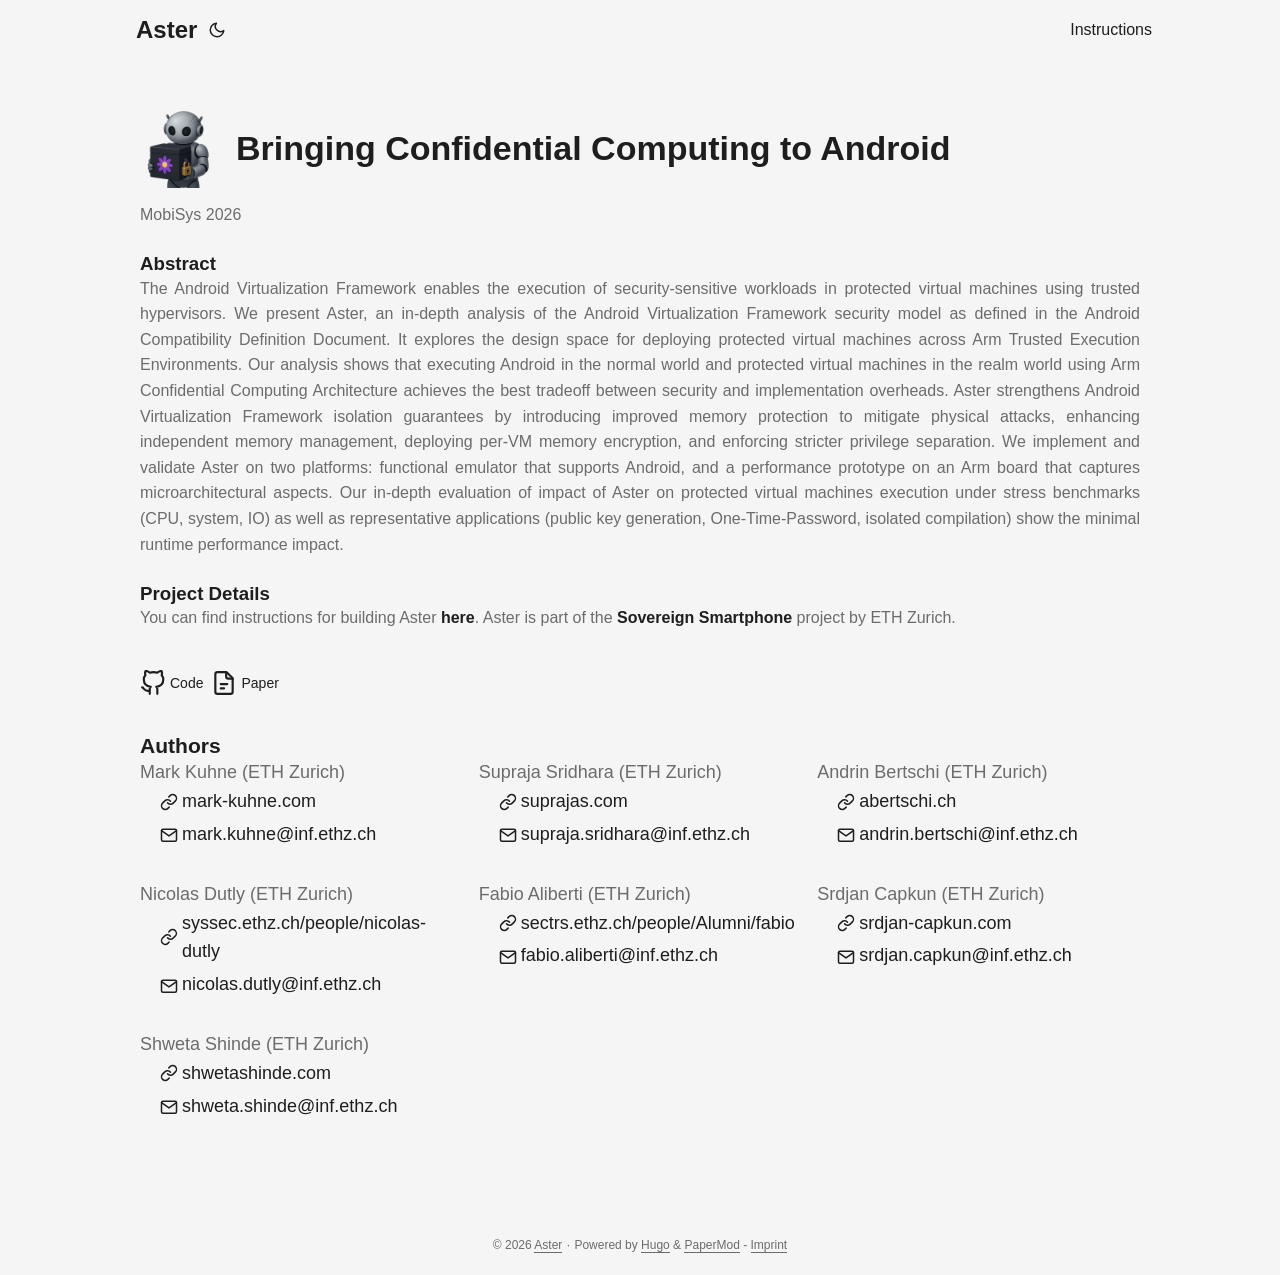
==== commit 6e18f0fd: "added instructions as embedded page" ====
--- a/index.html
+++ b/index.html
@@ -1,16 +1,16 @@
-<!doctype html><html lang=en dir=auto data-theme=auto><head><meta name=generator content="Hugo 0.160.1"><meta charset=utf-8><meta http-equiv=X-UA-Compatible content="IE=edge"><meta name=viewport content="width=device-width,initial-scale=1,shrink-to-fit=no"><meta name=robots content="index, follow"><title>Aster</title><meta name=keywords content="Blog,Portfolio,PaperMod"><meta name=description content="Aster Project Website"><meta name=author content="Aster"><link rel=canonical href=https://aster-cca.github.io/><link crossorigin=anonymous href=/assets/css/stylesheet.77eca5330b005abb6e3da10e1d7345abbcf5c69ec44006e632e414b5cfe2cf95.css integrity="sha256-d+ylMwsAWrtuPaEOHXNFq7z1xp7EQAbmMuQUtc/iz5U=" rel="preload stylesheet" as=style><link rel=icon href=https://aster-cca.github.io/%3Clink%20/%20abs%20url%3E><link rel=icon type=image/png sizes=16x16 href=https://aster-cca.github.io/%3Clink%20/%20abs%20url%3E><link rel=icon type=image/png sizes=32x32 href=https://aster-cca.github.io/%3Clink%20/%20abs%20url%3E><link rel=apple-touch-icon href=https://aster-cca.github.io/%3Clink%20/%20abs%20url%3E><link rel=mask-icon href=https://aster-cca.github.io/%3Clink%20/%20abs%20url%3E><meta name=theme-color content="#2e2e33"><meta name=msapplication-TileColor content="#2e2e33"><link rel=alternate type=application/rss+xml href=https://aster-cca.github.io/index.xml title=rss><link rel=alternate hreflang=en href=https://aster-cca.github.io/><noscript><style>#theme-toggle,.top-link{display:none}</style><style>@media(prefers-color-scheme:dark){:root{--theme:rgb(29, 30, 32);--entry:rgb(46, 46, 51);--primary:rgb(218, 218, 219);--secondary:rgb(155, 156, 157);--tertiary:rgb(65, 66, 68);--content:rgb(196, 196, 197);--code-block-bg:rgb(46, 46, 51);--code-bg:rgb(55, 56, 62);--border:rgb(51, 51, 51);color-scheme:dark}.list{background:var(--theme)}.toc{background:var(--entry)}}</style></noscript><script>localStorage.getItem("pref-theme")==="dark"?document.querySelector("html").dataset.theme="dark":localStorage.getItem("pref-theme")==="light"?document.querySelector("html").dataset.theme="light":window.matchMedia("(prefers-color-scheme: dark)").matches?document.querySelector("html").dataset.theme="dark":document.querySelector("html").dataset.theme="light"</script><meta property="og:url" content="https://aster-cca.github.io/"><meta property="og:site_name" content="Aster"><meta property="og:title" content="Aster"><meta property="og:description" content="Aster Project Website"><meta property="og:locale" content="en_us"><meta property="og:type" content="website"><meta property="og:image" content="https://aster-cca.github.io/aster_logo.png"><meta name=twitter:card content="summary_large_image"><meta name=twitter:image content="https://aster-cca.github.io/aster_logo.png"><meta name=twitter:title content="Aster"><meta name=twitter:description content="Aster Project Website"><script type=application/ld+json>{"@context":"https://schema.org","@type":"Organization","name":"Aster","url":"https://aster-cca.github.io/","description":"Aster Project Website","logo":"https://aster-cca.github.io/%3Clink%20/%20abs%20url%3E","sameAs":["https://github.com/aster-cca","https://www.shwetashinde.com/publications/aster_mobisys26.pdf"]}</script></head><body class=list id=top><header class=header><nav class=header-nav><div class=logo><a href=https://aster-cca.github.io/ accesskey=h title="Aster (Alt + H)"><img src=https://aster-cca.github.io/apple-touch-icon.png alt aria-label=logo height=35>Aster</a><div class=logo-switches><button id=theme-toggle class=theme-toggle accesskey=t title="(Alt + T)" aria-label="Toggle theme">
-<svg class="moon" width="18" height="18" viewBox="0 0 24 24" fill="none" stroke="currentColor" stroke-width="2" stroke-linecap="round" stroke-linejoin="round"><path d="M21 12.79A9 9 0 1111.21 3 7 7 0 0021 12.79z"/></svg>
-<svg class="sun" width="18" height="18" viewBox="0 0 24 24" fill="none" stroke="currentColor" stroke-width="2" stroke-linecap="round" stroke-linejoin="round"><circle cx="12" cy="12" r="5"/><line x1="12" y1="1" x2="12" y2="3"/><line x1="12" y1="21" x2="12" y2="23"/><line x1="4.22" y1="4.22" x2="5.64" y2="5.64"/><line x1="18.36" y1="18.36" x2="19.78" y2="19.78"/><line x1="1" y1="12" x2="3" y2="12"/><line x1="21" y1="12" x2="23" y2="12"/><line x1="4.22" y1="19.78" x2="5.64" y2="18.36"/><line x1="18.36" y1="5.64" x2="19.78" y2="4.22"/></svg></button></div></div><ul id=menu class=menu><li><a href=https://aster-cca.github.io/ title><span class=active></span></a></li></ul></nav></header><main class=main><article class="first-entry home-info"><header class="entry-header home-header"><img src=/aster_logo.png alt="Home Graphic" class=home-graphic><h1>Bringing Confidential Computing to Android</h1></header><div class=entry-content><p>MobiSys 2026</p><h3 id=abstract>Abstract</h3><p>The Android Virtualization Framework enables the execution of security-sensitive workloads in protected virtual machines using trusted hypervisors. We present Aster, an in-depth analysis of the Android Virtualization Framework security model as defined in the Android Compatibility Definition Document. It explores the design space for deploying protected virtual machines across Arm Trusted Execution Environments. Our analysis shows that executing Android in the normal world and protected virtual machines in the realm world using Arm Confidential Computing Architecture achieves the best tradeoff between security and implementation overheads. Aster strengthens Android Virtualization Framework isolation guarantees by introducing improved memory protection to mitigate physical attacks, enhancing independent memory management, deploying per-VM memory encryption, and enforcing stricter privilege separation. We implement and validate Aster on two platforms: functional emulator that supports Android, and a performance prototype on an Arm board that captures microarchitectural aspects. Our in-depth evaluation of impact of Aster on protected virtual machines execution under stress benchmarks (CPU, system, IO) as well as representative applications (public key generation, One-Time-Password, isolated compilation) show the minimal runtime performance impact.</p><h3 id=project-details>Project Details</h3><p>You find instructions how to build and run Aster <a href="https://github.com/aster-cca/instructions">here</a>. Aster is part of the <em><a href=https://sovereign-smartphone.github.io/projects/aster/>Sovereign Smartphone</a></em> project by ETH Zurich.</p></div><div class=inline-social-icons><h3 id=authors>Authors</h3><div class=author-item><div class=author-name>Mark Kuhne (ETH Zurich)</div><div class=author-links><a href=https://mark-kuhne.com target=_blank rel="noopener noreferrer me"><svg viewBox="0 0 24 24" fill="none" stroke="currentColor" stroke-width="2" stroke-linecap="round" stroke-linejoin="round"><path d="M10 13a5 5 0 007.54.54l3-3a5 5 0 00-7.07-7.07l-1.72 1.71"/><path d="M14 11a5 5 0 00-7.54-.54l-3 3a5 5 0 007.07 7.07l1.71-1.71"/></svg> mark-kuhne.com
+<!doctype html><html lang=en dir=auto><head><meta name=generator content="Hugo 0.160.1"><meta charset=utf-8><meta http-equiv=X-UA-Compatible content="IE=edge"><meta name=viewport content="width=device-width,initial-scale=1,shrink-to-fit=no"><meta name=robots content="index, follow"><title>Aster</title><meta name=keywords content="Blog,Portfolio,PaperMod"><meta name=description content="Aster Project Website"><meta name=author content="Aster"><link rel=canonical href=https://aster-cca.github.io/><link crossorigin=anonymous href=/assets/css/stylesheet.3bac37f7851f51e00cad5f4241f531893d4fec14c3e07febe7393dc23ed92cf5.css integrity="sha256-O6w394UfUeAMrV9CQfUxiT1P7BTD4H/r5zk9wj7ZLPU=" rel="preload stylesheet" as=style><link rel=icon href=https://aster-cca.github.io/%3Clink%20/%20abs%20url%3E><link rel=icon type=image/png sizes=16x16 href=https://aster-cca.github.io/%3Clink%20/%20abs%20url%3E><link rel=icon type=image/png sizes=32x32 href=https://aster-cca.github.io/%3Clink%20/%20abs%20url%3E><link rel=apple-touch-icon href=https://aster-cca.github.io/%3Clink%20/%20abs%20url%3E><link rel=mask-icon href=https://aster-cca.github.io/%3Clink%20/%20abs%20url%3E><meta name=theme-color content="#2e2e33"><meta name=msapplication-TileColor content="#2e2e33"><link rel=alternate type=application/rss+xml href=https://aster-cca.github.io/index.xml><link rel=alternate hreflang=en href=https://aster-cca.github.io/><noscript><style>#theme-toggle,.top-link{display:none}</style><style>@media(prefers-color-scheme:dark){:root{--theme:rgb(29, 30, 32);--entry:rgb(46, 46, 51);--primary:rgb(218, 218, 219);--secondary:rgb(155, 156, 157);--tertiary:rgb(65, 66, 68);--content:rgb(196, 196, 197);--code-block-bg:rgb(46, 46, 51);--code-bg:rgb(55, 56, 62);--border:rgb(51, 51, 51)}.list{background:var(--theme)}.list:not(.dark)::-webkit-scrollbar-track{background:0 0}.list:not(.dark)::-webkit-scrollbar-thumb{border-color:var(--theme)}}</style></noscript><meta property="og:title" content="Aster"><meta property="og:description" content="Aster Project Website"><meta property="og:type" content="website"><meta property="og:url" content="https://aster-cca.github.io/"><meta property="og:image" content="https://aster-cca.github.io/aster_logo.png"><meta property="og:site_name" content="Aster"><meta name=twitter:card content="summary_large_image"><meta name=twitter:image content="https://aster-cca.github.io/aster_logo.png"><meta name=twitter:title content="Aster"><meta name=twitter:description content="Aster Project Website"><script type=application/ld+json>{"@context":"https://schema.org","@type":"Organization","name":"Aster","url":"https://aster-cca.github.io/","description":"Aster Project Website","thumbnailUrl":"https://aster-cca.github.io/%3Clink%20/%20abs%20url%3E","sameAs":["https://github.com/aster-cca","https://www.shwetashinde.com/publications/aster_mobisys26.pdf"]}</script></head><body class=list id=top><script>localStorage.getItem("pref-theme")==="dark"?document.body.classList.add("dark"):localStorage.getItem("pref-theme")==="light"?document.body.classList.remove("dark"):window.matchMedia("(prefers-color-scheme: dark)").matches&&document.body.classList.add("dark")</script><header class=header><nav class=nav><div class=logo><a href=https://aster-cca.github.io/ accesskey=h title="Aster (Alt + H)"><img src=https://aster-cca.github.io/apple-touch-icon.png alt aria-label=logo height=35>Aster</a><div class=logo-switches><button id=theme-toggle accesskey=t title="(Alt + T)">
+<svg id="moon" width="24" height="18" viewBox="0 0 24 24" fill="none" stroke="currentColor" stroke-width="2" stroke-linecap="round" stroke-linejoin="round"><path d="M21 12.79A9 9 0 1111.21 3 7 7 0 0021 12.79z"/></svg>
+<svg id="sun" width="24" height="18" viewBox="0 0 24 24" fill="none" stroke="currentColor" stroke-width="2" stroke-linecap="round" stroke-linejoin="round"><circle cx="12" cy="12" r="5"/><line x1="12" y1="1" x2="12" y2="3"/><line x1="12" y1="21" x2="12" y2="23"/><line x1="4.22" y1="4.22" x2="5.64" y2="5.64"/><line x1="18.36" y1="18.36" x2="19.78" y2="19.78"/><line x1="1" y1="12" x2="3" y2="12"/><line x1="21" y1="12" x2="23" y2="12"/><line x1="4.22" y1="19.78" x2="5.64" y2="18.36"/><line x1="18.36" y1="5.64" x2="19.78" y2="4.22"/></svg></button></div></div><ul id=menu><li><a href=https://aster-cca.github.io/ title><span class=active></span></a></li><li><a href=https://aster-cca.github.io/instructions/ title=Instructions><span>Instructions</span></a></li></ul></nav></header><main class=main><article class="first-entry home-info"><header class="entry-header home-header"><img src=/aster_logo.png alt="Home Graphic" class=home-graphic><h1>Bringing Confidential Computing to Android</h1></header><div class=entry-content><p>MobiSys 2026</p><p><br><h3 id=abstract>Abstract</h3><p>The Android Virtualization Framework enables the execution of security-sensitive workloads in protected virtual machines using trusted hypervisors. We present Aster, an in-depth analysis of the Android Virtualization Framework security model as defined in the Android Compatibility Definition Document. It explores the design space for deploying protected virtual machines across Arm Trusted Execution Environments. Our analysis shows that executing Android in the normal world and protected virtual machines in the realm world using Arm Confidential Computing Architecture achieves the best tradeoff between security and implementation overheads. Aster strengthens Android Virtualization Framework isolation guarantees by introducing improved memory protection to mitigate physical attacks, enhancing independent memory management, deploying per-VM memory encryption, and enforcing stricter privilege separation. We implement and validate Aster on two platforms: functional emulator that supports Android, and a performance prototype on an Arm board that captures microarchitectural aspects. Our in-depth evaluation of impact of Aster on protected virtual machines execution under stress benchmarks (CPU, system, IO) as well as representative applications (public key generation, One-Time-Password, isolated compilation) show the minimal runtime performance impact.</p><p><br><h3 id=project-details>Project Details</h3><p>You can find instructions for building Aster <strong><a href=/instructions>here</a></strong>. Aster is part of the <strong><a href=https://sovereign-smartphone.github.io/projects/aster/>Sovereign Smartphone</a></strong> project by ETH Zurich.</p><p><br></div><footer class=entry-footer><div class=social-icons><a href=https://github.com/aster-cca target=_blank rel="noopener noreferrer me" title=Github class=social-link><svg viewBox="0 0 24 24" fill="none" stroke="currentColor" stroke-width="2" stroke-linecap="round" stroke-linejoin="round"><path d="M9 19c-5 1.5-5-2.5-7-3m14 6v-3.87a3.37 3.37.0 00-.94-2.61c3.14-.35 6.44-1.54 6.44-7A5.44 5.44.0 0020 4.77 5.07 5.07.0 0019.91 1S18.73.65 16 2.48a13.38 13.38.0 00-7 0C6.27.65 5.09 1 5.09 1A5.07 5.07.0 005 4.77 5.44 5.44.0 003.5 8.55c0 5.42 3.3 6.61 6.44 7A3.37 3.37.0 009 18.13V22"/></svg><span class=social-label>Code</span>
+</a><a href=https://www.shwetashinde.com/publications/aster_mobisys26.pdf target=_blank rel="noopener noreferrer me" title=Cv class=social-link><svg viewBox="0 0 24 24" fill="none" stroke="currentColor" stroke-width="2" stroke-linecap="round" stroke-linejoin="round"><path d="M4 4v16a2 2 0 002 2h12a2 2 0 002-2V8.342a2 2 0 00-.602-1.43l-4.44-4.342A2 2 0 0013.56 2H6A2 2 0 004 4z"/><path d="M9 13h6"/><path d="M9 17h3"/><path d="M14 2v4a2 2 0 002 2h4"/></svg><span class=social-label>Paper</span></a></div></footer><br><div class=inline-social-icons><h3 id=authors>Authors</h3><div class=authors-grid><div class=author-item><div class=author-name>Mark Kuhne (ETH Zurich)</div><div class=author-links><a href=https://mark-kuhne.com target=_blank rel="noopener noreferrer me"><svg viewBox="0 0 24 24" fill="none" stroke="currentColor" stroke-width="2" stroke-linecap="round" stroke-linejoin="round"><path d="M10 13a5 5 0 007.54.54l3-3a5 5 0 00-7.07-7.07l-1.72 1.71"/><path d="M14 11a5 5 0 00-7.54-.54l-3 3a5 5 0 007.07 7.07l1.71-1.71"/></svg> mark-kuhne.com
 </a><a href=mailto:mark.kuhne@inf.ethz.ch target=_blank rel="noopener noreferrer me"><svg viewBox="0 0 24 21" fill="none" stroke="currentColor" stroke-width="2" stroke-linecap="round" stroke-linejoin="round"><path d="M4 4h16c1.1.0 2 .9 2 2v12c0 1.1-.9 2-2 2H4c-1.1.0-2-.9-2-2V6c0-1.1.9-2 2-2z"/><polyline points="22,6 12,13 2,6"/></svg> mark.kuhne@inf.ethz.ch</a></div></div><div class=author-item><div class=author-name>Supraja Sridhara (ETH Zurich)</div><div class=author-links><a href=https://suprajas.com target=_blank rel="noopener noreferrer me"><svg viewBox="0 0 24 24" fill="none" stroke="currentColor" stroke-width="2" stroke-linecap="round" stroke-linejoin="round"><path d="M10 13a5 5 0 007.54.54l3-3a5 5 0 00-7.07-7.07l-1.72 1.71"/><path d="M14 11a5 5 0 00-7.54-.54l-3 3a5 5 0 007.07 7.07l1.71-1.71"/></svg> suprajas.com
 </a><a href=mailto:supraja.sridhara@inf.ethz.ch target=_blank rel="noopener noreferrer me"><svg viewBox="0 0 24 21" fill="none" stroke="currentColor" stroke-width="2" stroke-linecap="round" stroke-linejoin="round"><path d="M4 4h16c1.1.0 2 .9 2 2v12c0 1.1-.9 2-2 2H4c-1.1.0-2-.9-2-2V6c0-1.1.9-2 2-2z"/><polyline points="22,6 12,13 2,6"/></svg> supraja.sridhara@inf.ethz.ch</a></div></div><div class=author-item><div class=author-name>Andrin Bertschi (ETH Zurich)</div><div class=author-links><a href=https://abertschi.ch/ target=_blank rel="noopener noreferrer me"><svg viewBox="0 0 24 24" fill="none" stroke="currentColor" stroke-width="2" stroke-linecap="round" stroke-linejoin="round"><path d="M10 13a5 5 0 007.54.54l3-3a5 5 0 00-7.07-7.07l-1.72 1.71"/><path d="M14 11a5 5 0 00-7.54-.54l-3 3a5 5 0 007.07 7.07l1.71-1.71"/></svg> abertschi.ch
 </a><a href=mailto:andrin.bertschi@inf.ethz.ch target=_blank rel="noopener noreferrer me"><svg viewBox="0 0 24 21" fill="none" stroke="currentColor" stroke-width="2" stroke-linecap="round" stroke-linejoin="round"><path d="M4 4h16c1.1.0 2 .9 2 2v12c0 1.1-.9 2-2 2H4c-1.1.0-2-.9-2-2V6c0-1.1.9-2 2-2z"/><polyline points="22,6 12,13 2,6"/></svg> andrin.bertschi@inf.ethz.ch</a></div></div><div class=author-item><div class=author-name>Nicolas Dutly (ETH Zurich)</div><div class=author-links><a href=https://syssec.ethz.ch/people/nicolas-dutly/ target=_blank rel="noopener noreferrer me"><svg viewBox="0 0 24 24" fill="none" stroke="currentColor" stroke-width="2" stroke-linecap="round" stroke-linejoin="round"><path d="M10 13a5 5 0 007.54.54l3-3a5 5 0 00-7.07-7.07l-1.72 1.71"/><path d="M14 11a5 5 0 00-7.54-.54l-3 3a5 5 0 007.07 7.07l1.71-1.71"/></svg> syssec.ethz.ch/people/nicolas-dutly
-</a><a href=mailto:nicolas.dutly@inf.ethz.ch target=_blank rel="noopener noreferrer me"><svg viewBox="0 0 24 21" fill="none" stroke="currentColor" stroke-width="2" stroke-linecap="round" stroke-linejoin="round"><path d="M4 4h16c1.1.0 2 .9 2 2v12c0 1.1-.9 2-2 2H4c-1.1.0-2-.9-2-2V6c0-1.1.9-2 2-2z"/><polyline points="22,6 12,13 2,6"/></svg> nicolas.dutly@inf.ethz.ch</a></div></div><div class=author-item><div class=author-name>Fabio Aliberti (ETH Zurich)</div><div class=author-links><a href=https://sectrs.ethz.ch/people/Alumni/fabio.html target=_blank rel="noopener noreferrer me"><svg viewBox="0 0 24 24" fill="none" stroke="currentColor" stroke-width="2" stroke-linecap="round" stroke-linejoin="round"><path d="M10 13a5 5 0 007.54.54l3-3a5 5 0 00-7.07-7.07l-1.72 1.71"/><path d="M14 11a5 5 0 00-7.54-.54l-3 3a5 5 0 007.07 7.07l1.71-1.71"/></svg> sectrs.ethz.ch/people/Alumni/fabio.html
+</a><a href=mailto:nicolas.dutly@inf.ethz.ch target=_blank rel="noopener noreferrer me"><svg viewBox="0 0 24 21" fill="none" stroke="currentColor" stroke-width="2" stroke-linecap="round" stroke-linejoin="round"><path d="M4 4h16c1.1.0 2 .9 2 2v12c0 1.1-.9 2-2 2H4c-1.1.0-2-.9-2-2V6c0-1.1.9-2 2-2z"/><polyline points="22,6 12,13 2,6"/></svg> nicolas.dutly@inf.ethz.ch</a></div></div><div class=author-item><div class=author-name>Fabio Aliberti (ETH Zurich)</div><div class=author-links><a href=https://sectrs.ethz.ch/people/Alumni/fabio target=_blank rel="noopener noreferrer me"><svg viewBox="0 0 24 24" fill="none" stroke="currentColor" stroke-width="2" stroke-linecap="round" stroke-linejoin="round"><path d="M10 13a5 5 0 007.54.54l3-3a5 5 0 00-7.07-7.07l-1.72 1.71"/><path d="M14 11a5 5 0 00-7.54-.54l-3 3a5 5 0 007.07 7.07l1.71-1.71"/></svg> sectrs.ethz.ch/people/Alumni/fabio
 </a><a href=mailto:fabio.aliberti@inf.ethz.ch target=_blank rel="noopener noreferrer me"><svg viewBox="0 0 24 21" fill="none" stroke="currentColor" stroke-width="2" stroke-linecap="round" stroke-linejoin="round"><path d="M4 4h16c1.1.0 2 .9 2 2v12c0 1.1-.9 2-2 2H4c-1.1.0-2-.9-2-2V6c0-1.1.9-2 2-2z"/><polyline points="22,6 12,13 2,6"/></svg> fabio.aliberti@inf.ethz.ch</a></div></div><div class=author-item><div class=author-name>Srdjan Capkun (ETH Zurich)</div><div class=author-links><a href=https://srdjan-capkun.com/ target=_blank rel="noopener noreferrer me"><svg viewBox="0 0 24 24" fill="none" stroke="currentColor" stroke-width="2" stroke-linecap="round" stroke-linejoin="round"><path d="M10 13a5 5 0 007.54.54l3-3a5 5 0 00-7.07-7.07l-1.72 1.71"/><path d="M14 11a5 5 0 00-7.54-.54l-3 3a5 5 0 007.07 7.07l1.71-1.71"/></svg> srdjan-capkun.com
 </a><a href=mailto:srdjan.capkun@inf.ethz.ch target=_blank rel="noopener noreferrer me"><svg viewBox="0 0 24 21" fill="none" stroke="currentColor" stroke-width="2" stroke-linecap="round" stroke-linejoin="round"><path d="M4 4h16c1.1.0 2 .9 2 2v12c0 1.1-.9 2-2 2H4c-1.1.0-2-.9-2-2V6c0-1.1.9-2 2-2z"/><polyline points="22,6 12,13 2,6"/></svg> srdjan.capkun@inf.ethz.ch</a></div></div><div class=author-item><div class=author-name>Shweta Shinde (ETH Zurich)</div><div class=author-links><a href=https://shwetashinde.com/ target=_blank rel="noopener noreferrer me"><svg viewBox="0 0 24 24" fill="none" stroke="currentColor" stroke-width="2" stroke-linecap="round" stroke-linejoin="round"><path d="M10 13a5 5 0 007.54.54l3-3a5 5 0 00-7.07-7.07l-1.72 1.71"/><path d="M14 11a5 5 0 00-7.54-.54l-3 3a5 5 0 007.07 7.07l1.71-1.71"/></svg> shwetashinde.com
-</a><a href=mailto:shweta.shinde@inf.ethz.ch target=_blank rel="noopener noreferrer me"><svg viewBox="0 0 24 21" fill="none" stroke="currentColor" stroke-width="2" stroke-linecap="round" stroke-linejoin="round"><path d="M4 4h16c1.1.0 2 .9 2 2v12c0 1.1-.9 2-2 2H4c-1.1.0-2-.9-2-2V6c0-1.1.9-2 2-2z"/><polyline points="22,6 12,13 2,6"/></svg> shweta.shinde@inf.ethz.ch</a></div></div></div><footer class=entry-footer><div class=social-icons><a href=https://github.com/aster-cca target=_blank rel="noopener noreferrer me" title=Github><svg viewBox="0 0 24 24" fill="none" stroke="currentColor" stroke-width="2" stroke-linecap="round" stroke-linejoin="round"><path d="M9 19c-5 1.5-5-2.5-7-3m14 6v-3.87a3.37 3.37.0 00-.94-2.61c3.14-.35 6.44-1.54 6.44-7A5.44 5.44.0 0020 4.77 5.07 5.07.0 0019.91 1S18.73.65 16 2.48a13.38 13.38.0 00-7 0C6.27.65 5.09 1 5.09 1A5.07 5.07.0 005 4.77 5.44 5.44.0 003.5 8.55c0 5.42 3.3 6.61 6.44 7A3.37 3.37.0 009 18.13V22"/></svg>
-</a><a href=https://www.shwetashinde.com/publications/aster_mobisys26.pdf target=_blank rel="noopener noreferrer me" title=Cv><svg viewBox="0 0 24 24" fill="none" stroke="currentColor" stroke-width="2" stroke-linecap="round" stroke-linejoin="round"><path d="M4 4v16a2 2 0 002 2h12a2 2 0 002-2V8.342a2 2 0 00-.602-1.43l-4.44-4.342A2 2 0 0013.56 2H6A2 2 0 004 4z"/><path d="M9 13h6"/><path d="M9 17h3"/><path d="M14 2v4a2 2 0 002 2h4"/></svg></a></div></footer></article></main><footer class=footer><span>&copy; 2026 <a href=https://aster-cca.github.io/>Aster</a></span> ·
+</a><a href=mailto:shweta.shinde@inf.ethz.ch target=_blank rel="noopener noreferrer me"><svg viewBox="0 0 24 21" fill="none" stroke="currentColor" stroke-width="2" stroke-linecap="round" stroke-linejoin="round"><path d="M4 4h16c1.1.0 2 .9 2 2v12c0 1.1-.9 2-2 2H4c-1.1.0-2-.9-2-2V6c0-1.1.9-2 2-2z"/><polyline points="22,6 12,13 2,6"/></svg> shweta.shinde@inf.ethz.ch</a></div></div></div></div></article></main><footer class=footer><span>&copy; 2026 <a href=https://aster-cca.github.io/>Aster</a></span> ·
 <span>Powered by
 <a href=https://gohugo.io/ rel="noopener noreferrer" target=_blank>Hugo</a> &
 <a href=https://github.com/adityatelange/hugo-PaperMod/ rel=noopener target=_blank>PaperMod</a> -
 <a href=/imprint/ rel=noopener>Imprint</a></span></footer><a href=#top aria-label="go to top" title="Go to Top (Alt + G)" class=top-link id=top-link accesskey=g><svg viewBox="0 0 12 6" fill="currentColor"><path d="M12 6H0l6-6z"/></svg>
-</a><script>let menu=document.getElementById("menu");menu&&(menu.scrollLeft=localStorage.getItem("menu-scroll-position"),menu.onscroll=function(){localStorage.setItem("menu-scroll-position",menu.scrollLeft)}),document.querySelectorAll('a[href^="#"]').forEach(e=>{e.addEventListener("click",function(e){e.preventDefault();var t=this.getAttribute("href").substr(1);window.matchMedia("(prefers-reduced-motion: reduce)").matches?document.querySelector(`[id='${decodeURIComponent(t)}']`).scrollIntoView():document.querySelector(`[id='${decodeURIComponent(t)}']`).scrollIntoView({behavior:"smooth"}),t==="top"?history.replaceState(null,null," "):history.pushState(null,null,`#${t}`)})})</script><script>var mybutton=document.getElementById("top-link");window.onscroll=function(){document.body.scrollTop>800||document.documentElement.scrollTop>800?(mybutton.style.visibility="visible",mybutton.style.opacity="1"):(mybutton.style.visibility="hidden",mybutton.style.opacity="0")}</script><script>document.getElementById("theme-toggle").addEventListener("click",()=>{document.body.className.includes("dark")?(document.body.classList.remove("dark"),localStorage.setItem("pref-theme","light")):(document.body.classList.add("dark"),localStorage.setItem("pref-theme","dark"))})</script></body></html>
+</a><script>let menu=document.getElementById("menu");menu&&(menu.scrollLeft=localStorage.getItem("menu-scroll-position"),menu.onscroll=function(){localStorage.setItem("menu-scroll-position",menu.scrollLeft)}),document.querySelectorAll('a[href^="#"]').forEach(e=>{e.addEventListener("click",function(e){e.preventDefault();var t=this.getAttribute("href").substr(1);window.matchMedia("(prefers-reduced-motion: reduce)").matches?document.querySelector(`[id='${decodeURIComponent(t)}']`).scrollIntoView():document.querySelector(`[id='${decodeURIComponent(t)}']`).scrollIntoView({behavior:"smooth"}),t==="top"?history.replaceState(null,null," "):history.pushState(null,null,`#${t}`)})})</script><script>var mybutton=document.getElementById("top-link");window.onscroll=function(){document.body.scrollTop>800||document.documentElement.scrollTop>800?(mybutton.style.visibility="visible",mybutton.style.opacity="1"):(mybutton.style.visibility="hidden",mybutton.style.opacity="0")}</script><script>document.getElementById("theme-toggle").addEventListener("click",()=>{document.body.className.includes("dark")?(document.body.classList.remove("dark"),localStorage.setItem("pref-theme","light")):(document.body.classList.add("dark"),localStorage.setItem("pref-theme","dark"))})</script></body></html>
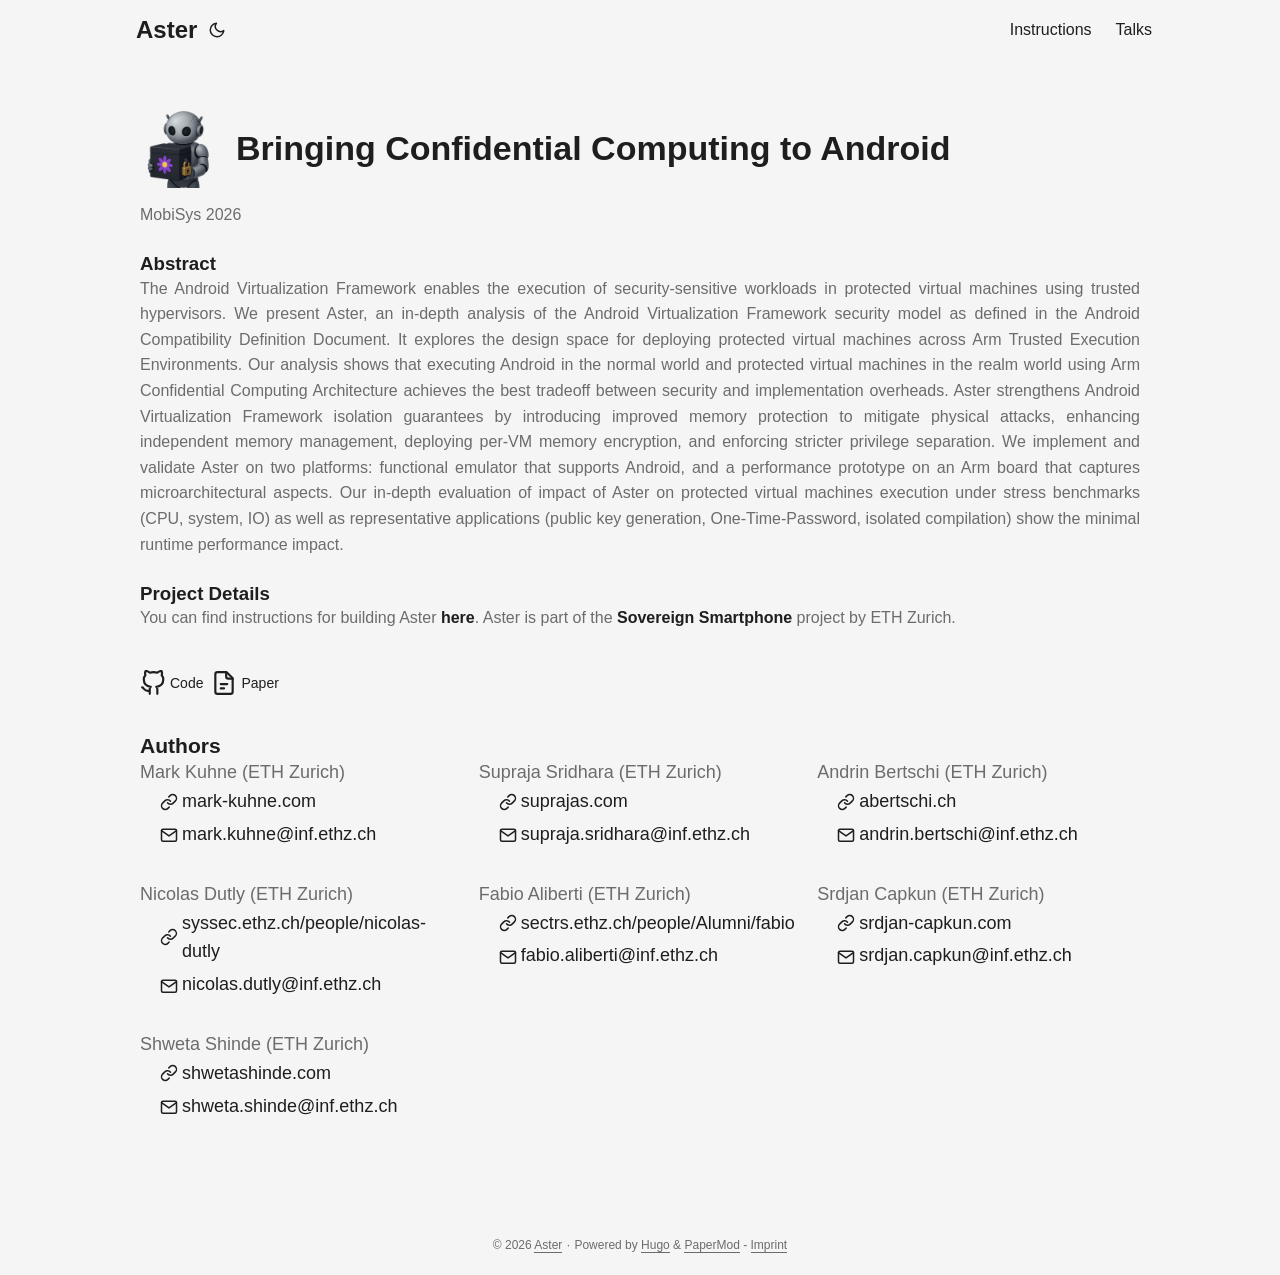
==== commit a07dc05c: "added mobisys talk" ====
--- a/index.html
+++ b/index.html
@@ -1,6 +1,6 @@
 <!doctype html><html lang=en dir=auto><head><meta name=generator content="Hugo 0.160.1"><meta charset=utf-8><meta http-equiv=X-UA-Compatible content="IE=edge"><meta name=viewport content="width=device-width,initial-scale=1,shrink-to-fit=no"><meta name=robots content="index, follow"><title>Aster</title><meta name=keywords content="Blog,Portfolio,PaperMod"><meta name=description content="Aster Project Website"><meta name=author content="Aster"><link rel=canonical href=https://aster-cca.github.io/><link crossorigin=anonymous href=/assets/css/stylesheet.3bac37f7851f51e00cad5f4241f531893d4fec14c3e07febe7393dc23ed92cf5.css integrity="sha256-O6w394UfUeAMrV9CQfUxiT1P7BTD4H/r5zk9wj7ZLPU=" rel="preload stylesheet" as=style><link rel=icon href=https://aster-cca.github.io/%3Clink%20/%20abs%20url%3E><link rel=icon type=image/png sizes=16x16 href=https://aster-cca.github.io/%3Clink%20/%20abs%20url%3E><link rel=icon type=image/png sizes=32x32 href=https://aster-cca.github.io/%3Clink%20/%20abs%20url%3E><link rel=apple-touch-icon href=https://aster-cca.github.io/%3Clink%20/%20abs%20url%3E><link rel=mask-icon href=https://aster-cca.github.io/%3Clink%20/%20abs%20url%3E><meta name=theme-color content="#2e2e33"><meta name=msapplication-TileColor content="#2e2e33"><link rel=alternate type=application/rss+xml href=https://aster-cca.github.io/index.xml><link rel=alternate hreflang=en href=https://aster-cca.github.io/><noscript><style>#theme-toggle,.top-link{display:none}</style><style>@media(prefers-color-scheme:dark){:root{--theme:rgb(29, 30, 32);--entry:rgb(46, 46, 51);--primary:rgb(218, 218, 219);--secondary:rgb(155, 156, 157);--tertiary:rgb(65, 66, 68);--content:rgb(196, 196, 197);--code-block-bg:rgb(46, 46, 51);--code-bg:rgb(55, 56, 62);--border:rgb(51, 51, 51)}.list{background:var(--theme)}.list:not(.dark)::-webkit-scrollbar-track{background:0 0}.list:not(.dark)::-webkit-scrollbar-thumb{border-color:var(--theme)}}</style></noscript><meta property="og:title" content="Aster"><meta property="og:description" content="Aster Project Website"><meta property="og:type" content="website"><meta property="og:url" content="https://aster-cca.github.io/"><meta property="og:image" content="https://aster-cca.github.io/aster_logo.png"><meta property="og:site_name" content="Aster"><meta name=twitter:card content="summary_large_image"><meta name=twitter:image content="https://aster-cca.github.io/aster_logo.png"><meta name=twitter:title content="Aster"><meta name=twitter:description content="Aster Project Website"><script type=application/ld+json>{"@context":"https://schema.org","@type":"Organization","name":"Aster","url":"https://aster-cca.github.io/","description":"Aster Project Website","thumbnailUrl":"https://aster-cca.github.io/%3Clink%20/%20abs%20url%3E","sameAs":["https://github.com/aster-cca","https://www.shwetashinde.com/publications/aster_mobisys26.pdf"]}</script></head><body class=list id=top><script>localStorage.getItem("pref-theme")==="dark"?document.body.classList.add("dark"):localStorage.getItem("pref-theme")==="light"?document.body.classList.remove("dark"):window.matchMedia("(prefers-color-scheme: dark)").matches&&document.body.classList.add("dark")</script><header class=header><nav class=nav><div class=logo><a href=https://aster-cca.github.io/ accesskey=h title="Aster (Alt + H)"><img src=https://aster-cca.github.io/apple-touch-icon.png alt aria-label=logo height=35>Aster</a><div class=logo-switches><button id=theme-toggle accesskey=t title="(Alt + T)">
 <svg id="moon" width="24" height="18" viewBox="0 0 24 24" fill="none" stroke="currentColor" stroke-width="2" stroke-linecap="round" stroke-linejoin="round"><path d="M21 12.79A9 9 0 1111.21 3 7 7 0 0021 12.79z"/></svg>
-<svg id="sun" width="24" height="18" viewBox="0 0 24 24" fill="none" stroke="currentColor" stroke-width="2" stroke-linecap="round" stroke-linejoin="round"><circle cx="12" cy="12" r="5"/><line x1="12" y1="1" x2="12" y2="3"/><line x1="12" y1="21" x2="12" y2="23"/><line x1="4.22" y1="4.22" x2="5.64" y2="5.64"/><line x1="18.36" y1="18.36" x2="19.78" y2="19.78"/><line x1="1" y1="12" x2="3" y2="12"/><line x1="21" y1="12" x2="23" y2="12"/><line x1="4.22" y1="19.78" x2="5.64" y2="18.36"/><line x1="18.36" y1="5.64" x2="19.78" y2="4.22"/></svg></button></div></div><ul id=menu><li><a href=https://aster-cca.github.io/ title><span class=active></span></a></li><li><a href=https://aster-cca.github.io/instructions/ title=Instructions><span>Instructions</span></a></li></ul></nav></header><main class=main><article class="first-entry home-info"><header class="entry-header home-header"><img src=/aster_logo.png alt="Home Graphic" class=home-graphic><h1>Bringing Confidential Computing to Android</h1></header><div class=entry-content><p>MobiSys 2026</p><p><br><h3 id=abstract>Abstract</h3><p>The Android Virtualization Framework enables the execution of security-sensitive workloads in protected virtual machines using trusted hypervisors. We present Aster, an in-depth analysis of the Android Virtualization Framework security model as defined in the Android Compatibility Definition Document. It explores the design space for deploying protected virtual machines across Arm Trusted Execution Environments. Our analysis shows that executing Android in the normal world and protected virtual machines in the realm world using Arm Confidential Computing Architecture achieves the best tradeoff between security and implementation overheads. Aster strengthens Android Virtualization Framework isolation guarantees by introducing improved memory protection to mitigate physical attacks, enhancing independent memory management, deploying per-VM memory encryption, and enforcing stricter privilege separation. We implement and validate Aster on two platforms: functional emulator that supports Android, and a performance prototype on an Arm board that captures microarchitectural aspects. Our in-depth evaluation of impact of Aster on protected virtual machines execution under stress benchmarks (CPU, system, IO) as well as representative applications (public key generation, One-Time-Password, isolated compilation) show the minimal runtime performance impact.</p><p><br><h3 id=project-details>Project Details</h3><p>You can find instructions for building Aster <strong><a href=/instructions>here</a></strong>. Aster is part of the <strong><a href=https://sovereign-smartphone.github.io/projects/aster/>Sovereign Smartphone</a></strong> project by ETH Zurich.</p><p><br></div><footer class=entry-footer><div class=social-icons><a href=https://github.com/aster-cca target=_blank rel="noopener noreferrer me" title=Github class=social-link><svg viewBox="0 0 24 24" fill="none" stroke="currentColor" stroke-width="2" stroke-linecap="round" stroke-linejoin="round"><path d="M9 19c-5 1.5-5-2.5-7-3m14 6v-3.87a3.37 3.37.0 00-.94-2.61c3.14-.35 6.44-1.54 6.44-7A5.44 5.44.0 0020 4.77 5.07 5.07.0 0019.91 1S18.73.65 16 2.48a13.38 13.38.0 00-7 0C6.27.65 5.09 1 5.09 1A5.07 5.07.0 005 4.77 5.44 5.44.0 003.5 8.55c0 5.42 3.3 6.61 6.44 7A3.37 3.37.0 009 18.13V22"/></svg><span class=social-label>Code</span>
+<svg id="sun" width="24" height="18" viewBox="0 0 24 24" fill="none" stroke="currentColor" stroke-width="2" stroke-linecap="round" stroke-linejoin="round"><circle cx="12" cy="12" r="5"/><line x1="12" y1="1" x2="12" y2="3"/><line x1="12" y1="21" x2="12" y2="23"/><line x1="4.22" y1="4.22" x2="5.64" y2="5.64"/><line x1="18.36" y1="18.36" x2="19.78" y2="19.78"/><line x1="1" y1="12" x2="3" y2="12"/><line x1="21" y1="12" x2="23" y2="12"/><line x1="4.22" y1="19.78" x2="5.64" y2="18.36"/><line x1="18.36" y1="5.64" x2="19.78" y2="4.22"/></svg></button></div></div><ul id=menu><li><a href=https://aster-cca.github.io/ title><span class=active></span></a></li><li><a href=https://aster-cca.github.io/instructions/ title=Instructions><span>Instructions</span></a></li><li><a href=https://aster-cca.github.io/talks/ title=Talks><span>Talks</span></a></li></ul></nav></header><main class=main><article class="first-entry home-info"><header class="entry-header home-header"><img src=/aster_logo.png alt="Home Graphic" class=home-graphic><h1>Bringing Confidential Computing to Android</h1></header><div class=entry-content><p>MobiSys 2026</p><p><br><h3 id=abstract>Abstract</h3><p>The Android Virtualization Framework enables the execution of security-sensitive workloads in protected virtual machines using trusted hypervisors. We present Aster, an in-depth analysis of the Android Virtualization Framework security model as defined in the Android Compatibility Definition Document. It explores the design space for deploying protected virtual machines across Arm Trusted Execution Environments. Our analysis shows that executing Android in the normal world and protected virtual machines in the realm world using Arm Confidential Computing Architecture achieves the best tradeoff between security and implementation overheads. Aster strengthens Android Virtualization Framework isolation guarantees by introducing improved memory protection to mitigate physical attacks, enhancing independent memory management, deploying per-VM memory encryption, and enforcing stricter privilege separation. We implement and validate Aster on two platforms: functional emulator that supports Android, and a performance prototype on an Arm board that captures microarchitectural aspects. Our in-depth evaluation of impact of Aster on protected virtual machines execution under stress benchmarks (CPU, system, IO) as well as representative applications (public key generation, One-Time-Password, isolated compilation) show the minimal runtime performance impact.</p><p><br><h3 id=project-details>Project Details</h3><p>You can find instructions for building Aster <strong><a href=/instructions>here</a></strong>. Aster is part of the <strong><a href=https://sovereign-smartphone.github.io/projects/aster/>Sovereign Smartphone</a></strong> project by ETH Zurich.</p><p><br></div><footer class=entry-footer><div class=social-icons><a href=https://github.com/aster-cca target=_blank rel="noopener noreferrer me" title=Github class=social-link><svg viewBox="0 0 24 24" fill="none" stroke="currentColor" stroke-width="2" stroke-linecap="round" stroke-linejoin="round"><path d="M9 19c-5 1.5-5-2.5-7-3m14 6v-3.87a3.37 3.37.0 00-.94-2.61c3.14-.35 6.44-1.54 6.44-7A5.44 5.44.0 0020 4.77 5.07 5.07.0 0019.91 1S18.73.65 16 2.48a13.38 13.38.0 00-7 0C6.27.65 5.09 1 5.09 1A5.07 5.07.0 005 4.77 5.44 5.44.0 003.5 8.55c0 5.42 3.3 6.61 6.44 7A3.37 3.37.0 009 18.13V22"/></svg><span class=social-label>Code</span>
 </a><a href=https://www.shwetashinde.com/publications/aster_mobisys26.pdf target=_blank rel="noopener noreferrer me" title=Cv class=social-link><svg viewBox="0 0 24 24" fill="none" stroke="currentColor" stroke-width="2" stroke-linecap="round" stroke-linejoin="round"><path d="M4 4v16a2 2 0 002 2h12a2 2 0 002-2V8.342a2 2 0 00-.602-1.43l-4.44-4.342A2 2 0 0013.56 2H6A2 2 0 004 4z"/><path d="M9 13h6"/><path d="M9 17h3"/><path d="M14 2v4a2 2 0 002 2h4"/></svg><span class=social-label>Paper</span></a></div></footer><br><div class=inline-social-icons><h3 id=authors>Authors</h3><div class=authors-grid><div class=author-item><div class=author-name>Mark Kuhne (ETH Zurich)</div><div class=author-links><a href=https://mark-kuhne.com target=_blank rel="noopener noreferrer me"><svg viewBox="0 0 24 24" fill="none" stroke="currentColor" stroke-width="2" stroke-linecap="round" stroke-linejoin="round"><path d="M10 13a5 5 0 007.54.54l3-3a5 5 0 00-7.07-7.07l-1.72 1.71"/><path d="M14 11a5 5 0 00-7.54-.54l-3 3a5 5 0 007.07 7.07l1.71-1.71"/></svg> mark-kuhne.com
 </a><a href=mailto:mark.kuhne@inf.ethz.ch target=_blank rel="noopener noreferrer me"><svg viewBox="0 0 24 21" fill="none" stroke="currentColor" stroke-width="2" stroke-linecap="round" stroke-linejoin="round"><path d="M4 4h16c1.1.0 2 .9 2 2v12c0 1.1-.9 2-2 2H4c-1.1.0-2-.9-2-2V6c0-1.1.9-2 2-2z"/><polyline points="22,6 12,13 2,6"/></svg> mark.kuhne@inf.ethz.ch</a></div></div><div class=author-item><div class=author-name>Supraja Sridhara (ETH Zurich)</div><div class=author-links><a href=https://suprajas.com target=_blank rel="noopener noreferrer me"><svg viewBox="0 0 24 24" fill="none" stroke="currentColor" stroke-width="2" stroke-linecap="round" stroke-linejoin="round"><path d="M10 13a5 5 0 007.54.54l3-3a5 5 0 00-7.07-7.07l-1.72 1.71"/><path d="M14 11a5 5 0 00-7.54-.54l-3 3a5 5 0 007.07 7.07l1.71-1.71"/></svg> suprajas.com
 </a><a href=mailto:supraja.sridhara@inf.ethz.ch target=_blank rel="noopener noreferrer me"><svg viewBox="0 0 24 21" fill="none" stroke="currentColor" stroke-width="2" stroke-linecap="round" stroke-linejoin="round"><path d="M4 4h16c1.1.0 2 .9 2 2v12c0 1.1-.9 2-2 2H4c-1.1.0-2-.9-2-2V6c0-1.1.9-2 2-2z"/><polyline points="22,6 12,13 2,6"/></svg> supraja.sridhara@inf.ethz.ch</a></div></div><div class=author-item><div class=author-name>Andrin Bertschi (ETH Zurich)</div><div class=author-links><a href=https://abertschi.ch/ target=_blank rel="noopener noreferrer me"><svg viewBox="0 0 24 24" fill="none" stroke="currentColor" stroke-width="2" stroke-linecap="round" stroke-linejoin="round"><path d="M10 13a5 5 0 007.54.54l3-3a5 5 0 00-7.07-7.07l-1.72 1.71"/><path d="M14 11a5 5 0 00-7.54-.54l-3 3a5 5 0 007.07 7.07l1.71-1.71"/></svg> abertschi.ch
